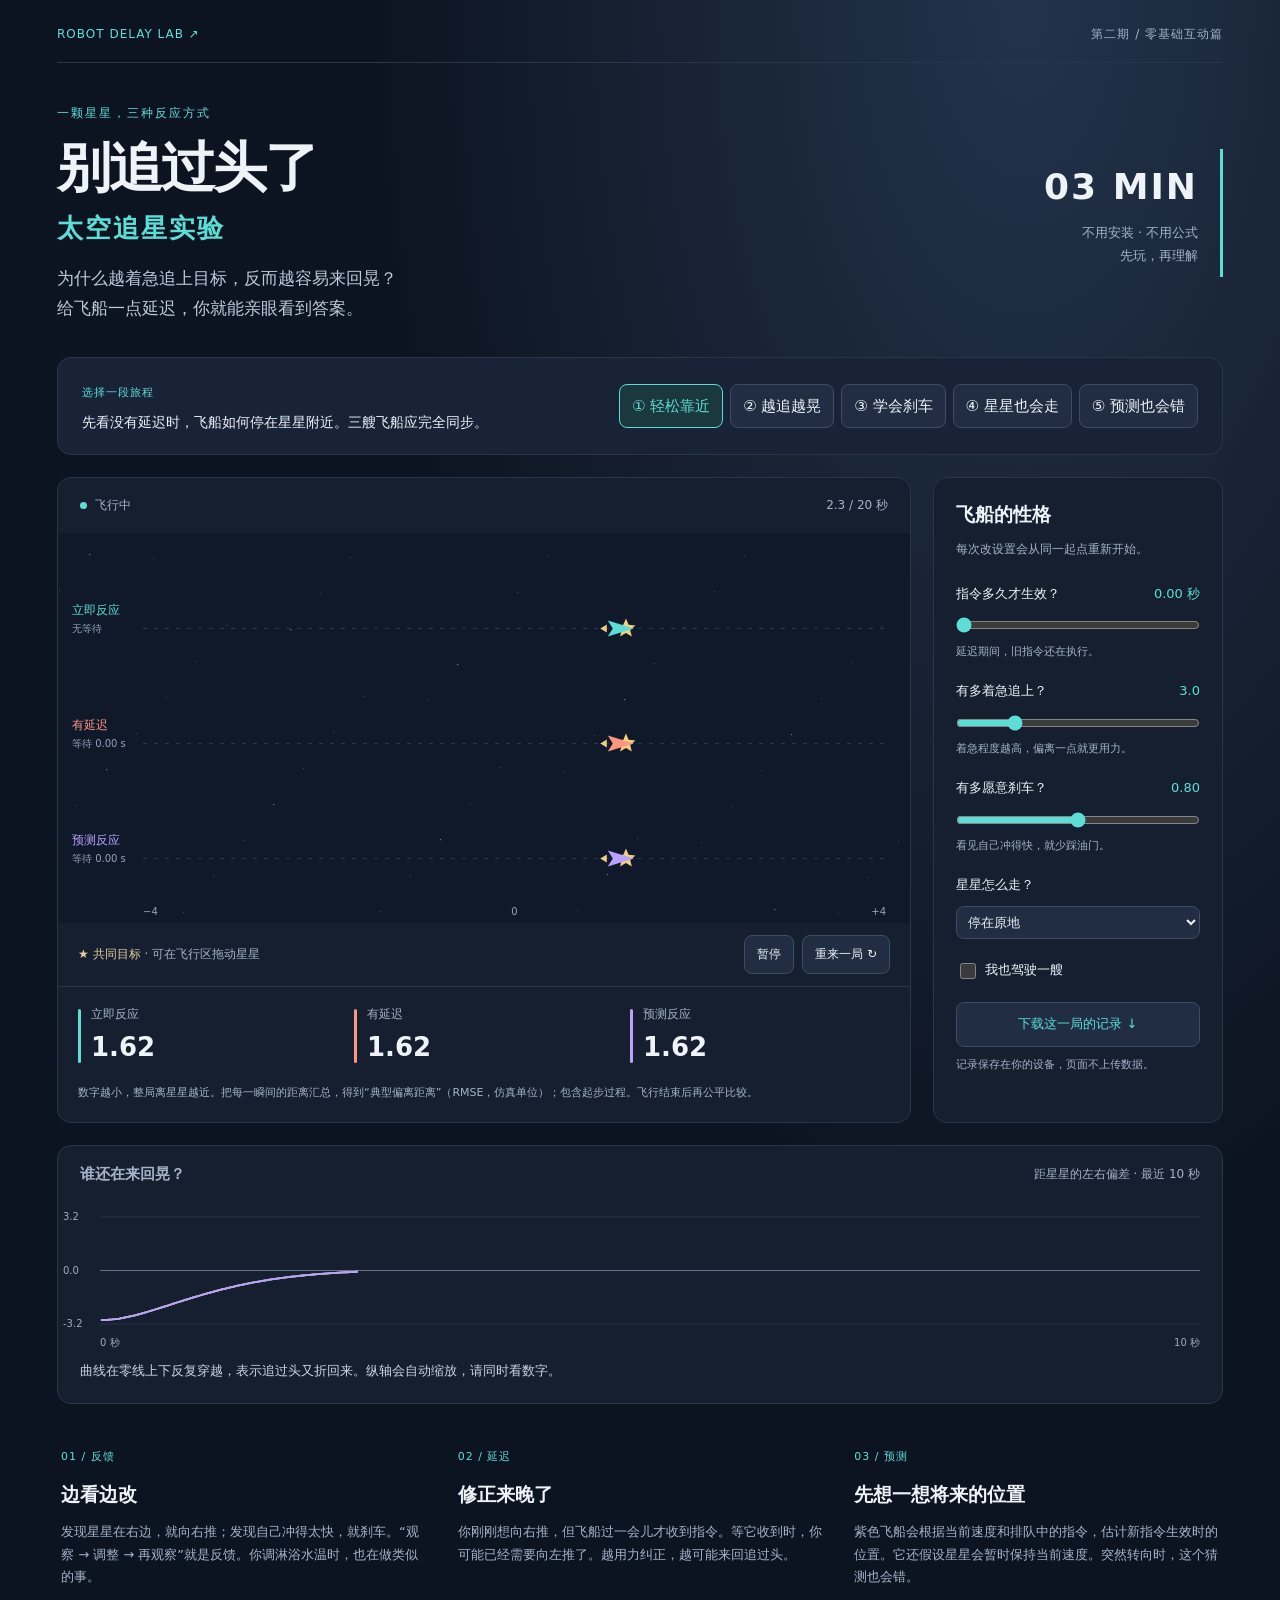
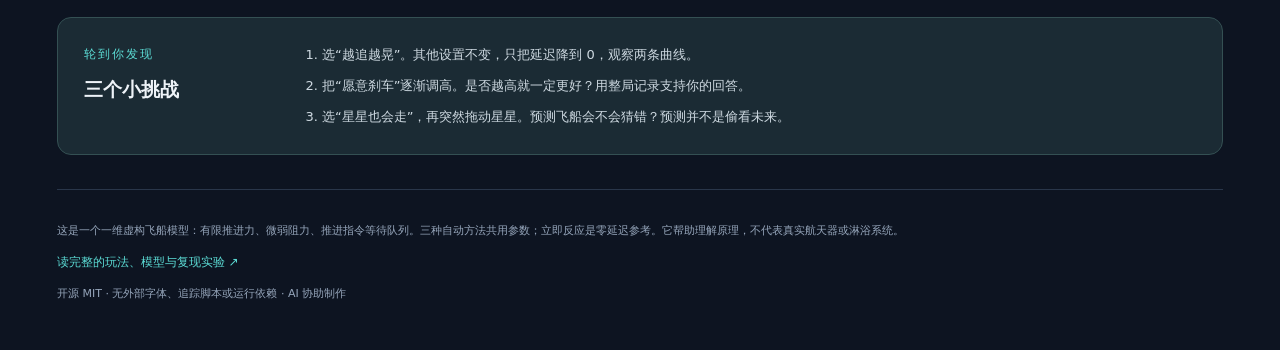
==== docs/index.html @ 6028548b "Add beginner-friendly interactive star chase lab" ====
<!doctype html>
<html lang="zh-CN">
<head>
  <meta charset="utf-8"><meta name="viewport" content="width=device-width,initial-scale=1">
  <meta name="description" content="不需要控制理论基础的太空追星实验：亲手感受延迟、过度纠正和预测。">
  <title>别追过头了 · 太空追星实验</title>
  <link rel="stylesheet" href="style.css">
  <script src="engine.js" defer></script><script src="app.js" defer></script>
</head>
<body>
<main>
  <nav><a href="https://github.com/flessnerchernosky-ops/robot-delay-lab">ROBOT DELAY LAB ↗</a><span>第二期 / 零基础互动篇</span></nav>
  <header><div><p class="eyebrow">一颗星星，三种反应方式</p><h1>别追过头了<span>太空追星实验</span></h1>
    <p class="intro">为什么越着急追上目标，反而越容易来回晃？<br>给飞船一点延迟，你就能亲眼看到答案。</p></div>
    <div class="hero-note"><span>03 MIN</span><p>不用安装 · 不用公式<br>先玩，再理解</p></div></header>
  <section class="mission" aria-label="实验场景"><div><span class="pill">选择一段旅程</span><p id="mission-copy">先看没有延迟时，飞船如何停在星星附近。</p></div>
    <div class="presets"><button data-preset="gentle" class="selected" aria-pressed="true">① 轻松靠近</button><button data-preset="chaos" aria-pressed="false">② 越追越晃</button><button data-preset="brake" aria-pressed="false">③ 学会刹车</button><button data-preset="wander" aria-pressed="false">④ 星星也会走</button><button data-preset="surprise" aria-pressed="false">⑤ 预测也会错</button></div></section>
  <section class="lab"><div class="flight-panel"><div class="panel-heading"><div><span class="live-dot"></span><strong id="run-state" aria-live="polite">飞行中</strong></div><span id="timer">0.0 / 20 秒</span></div>
    <canvas id="space" height="390" aria-label="飞船位置动画。三行分别显示立即反应、延迟反应和预测反应；星星是共同目标。"></canvas>
    <div class="flight-footer"><span>★ 共同目标 <span class="subtle">· 可在飞行区拖动星星</span></span><div><button id="pause">暂停</button><button id="restart">重来一局 ↻</button></div></div>
    <div class="scorecards"><div><i class="cyan"></i><span>立即反应</span><strong id="score-instant">—</strong></div><div><i class="coral"></i><span>有延迟</span><strong id="score-delayed">—</strong></div><div><i class="violet"></i><span>预测反应</span><strong id="score-predictor">—</strong></div></div>
    <p class="metric-note">数字越小，整局离星星越近。把每一瞬间的距离汇总，得到“典型偏离距离”（RMSE，仿真单位）；包含起步过程。飞行结束后再公平比较。</p>
  </div><aside class="controls"><h2>飞船的性格</h2><p>每次改设置会从同一起点重新开始。</p>
    <label for="delay">指令多久才生效？<output id="delay-value" for="delay">0.00 秒</output></label><input id="delay" type="range" min="0" max="1.2" step="0.05" value="0"><p class="hint">延迟期间，旧指令还在执行。</p>
    <label for="gain">有多着急追上？<output id="gain-value" for="gain">3.0</output></label><input id="gain" type="range" min="1" max="10" step="0.5" value="3"><p class="hint">着急程度越高，偏离一点就更用力。</p>
    <label for="damping">有多愿意刹车？<output id="damping-value" for="damping">0.80</output></label><input id="damping" type="range" min="0.1" max="1.5" step="0.05" value="0.8"><p class="hint">看见自己冲得快，就少踩油门。</p>
    <label for="motion">星星怎么走？</label><select id="motion"><option value="fixed">停在原地</option><option value="wander">左右巡游</option><option value="fast">快速折返</option><option value="drag">由我拖动</option></select>
    <label class="check"><input type="checkbox" id="manual"> 我也驾驶一艘</label><div id="manual-controls" hidden><p>长按按钮，或按 A / D、← / →。松开停止推进；仍会惯性滑行。你的指令也有同样的延迟。</p><div class="pilot-buttons"><button id="left" aria-label="向左推进">← 左推</button><button id="right" aria-label="向右推进">右推 →</button></div><p>你的典型偏离距离：<strong id="score-manual">—</strong></p></div>
    <button id="export" class="download">下载这一局的记录 ↓</button><p id="download-state" class="hint" aria-live="polite">记录保存在你的设备，页面不上传数据。</p>
  </aside></section>
  <section class="chart-panel"><div class="panel-heading"><h2>谁还在来回晃？</h2><span>距星星的左右偏差 · 最近 10 秒</span></div><canvas id="chart" height="150" aria-label="偏差曲线：零线代表与星星重合。颜色与三艘飞船一致。"></canvas><p id="observation" aria-live="polite">观察珊瑚色飞船：它会不会冲过星星又折回来？</p></section>
  <section class="explain"><article><span class="step">01 / 反馈</span><h2>边看边改</h2><p>发现星星在右边，就向右推；发现自己冲得太快，就刹车。“观察 → 调整 → 再观察”就是反馈。你调淋浴水温时，也在做类似的事。</p></article><article><span class="step">02 / 延迟</span><h2>修正来晚了</h2><p>你刚刚想向右推，但飞船过一会儿才收到指令。等它收到时，你可能已经需要向左推了。越用力纠正，越可能来回追过头。</p></article><article><span class="step">03 / 预测</span><h2>先想一想将来的位置</h2><p>紫色飞船会根据当前速度和排队中的指令，估计新指令生效时的位置。它还假设星星会暂时保持当前速度。突然转向时，这个猜测也会错。</p></article></section>
  <section class="challenge"><div><p class="eyebrow">轮到你发现</p><h2>三个小挑战</h2></div><ol><li>选“越追越晃”。其他设置不变，只把延迟降到 0，观察两条曲线。</li><li>把“愿意刹车”逐渐调高。是否越高就一定更好？用整局记录支持你的回答。</li><li>选“星星也会走”，再突然拖动星星。预测飞船会不会猜错？预测并不是偷看未来。</li></ol></section>
  <footer><p>这是一个一维虚构飞船模型：有限推进力、微弱阻力、推进指令等待队列。三种自动方法共用参数；立即反应是零延迟参考。它帮助理解原理，不代表真实航天器或淋浴系统。</p><a href="https://github.com/flessnerchernosky-ops/robot-delay-lab/blob/main/EPISODE_02.md">读完整的玩法、模型与复现实验 ↗</a><p>开源 MIT · 无外部字体、追踪脚本或运行依赖 · AI 协助制作</p></footer>
</main>
</body></html>
---- docs/style.css ----
:root{color-scheme:dark;--bg:#0d1421;--panel:#151f30;--border:#29364a;--text:#eef3f8;--muted:#a4b3c9;--cyan:#5cddd6;--coral:#ff9780;--violet:#b7a3ff}*{box-sizing:border-box}body{margin:0;background:radial-gradient(ellipse at 80% 0,#23334b 0,transparent 45%),var(--bg);color:var(--text);font:15px/1.75 system-ui,-apple-system,"Segoe UI","Microsoft YaHei",sans-serif}main{max-width:1230px;margin:auto;padding:24px 32px 36px}a{color:var(--cyan);text-decoration:none}a:hover{text-decoration:underline}nav{display:flex;justify-content:space-between;gap:16px;font-size:12px;letter-spacing:1px;color:var(--muted);border-bottom:1px solid var(--border);padding-bottom:17px}header{display:flex;justify-content:space-between;align-items:center;padding:40px 0 34px}h1{font-size:54px;line-height:1.2;letter-spacing:-2px;margin:12px 0 20px}h1 span{display:block;color:var(--cyan);font-size:26px;letter-spacing:2px;margin-top:12px}h2{font-size:19px;line-height:1.5;margin:0 0 10px}.eyebrow{color:var(--cyan);font-size:12px;letter-spacing:2px;margin:0}.intro{color:#bec9d9;font-size:17px;margin:0}.hero-note{text-align:right;border-right:3px solid var(--cyan);padding:6px 22px}.hero-note span{font-size:36px;font-weight:750;letter-spacing:2px}.hero-note p{font-size:13px;color:var(--muted);margin:4px 0}.mission{border:1px solid var(--border);border-radius:14px;background:#182338;display:flex;align-items:center;justify-content:space-between;gap:18px;padding:20px 24px;margin-bottom:22px}.pill{font-size:11px;color:var(--cyan);letter-spacing:1px}.mission p{margin:5px 0 0;font-size:14px}.presets{display:flex;gap:7px;flex-wrap:wrap}button,select{font:inherit;color:var(--text);background:#202d42;border:1px solid #3d4c62;border-radius:8px;padding:8px 12px;cursor:pointer}button:hover{background:#30435d}button:focus-visible,input:focus-visible,select:focus-visible,a:focus-visible{outline:3px solid var(--cyan);outline-offset:4px}button.selected{border-color:var(--cyan);color:var(--cyan);background:#1a383e}.lab{display:grid;grid-template-columns:minmax(0,1fr) 290px;gap:22px}.flight-panel,.controls,.chart-panel{border:1px solid var(--border);border-radius:14px;background:var(--panel);overflow:hidden}.panel-heading{display:flex;align-items:center;justify-content:space-between;gap:12px;padding:17px 22px;font-size:12px;color:var(--muted)}.panel-heading h2{font-size:15px;margin:0}.live-dot{display:inline-block;background:var(--cyan);width:7px;height:7px;border-radius:50%;margin-right:8px}.panel-heading strong{font-weight:550}canvas{display:block;width:100%;touch-action:none}#space{height:390px;background:#10192a}.flight-footer{display:flex;align-items:center;justify-content:space-between;gap:12px;padding:12px 20px;border-bottom:1px solid var(--border);font-size:12px;color:#e5cf9d}.flight-footer div{display:flex;gap:8px}.flight-footer button{font-size:12px}.subtle{color:var(--muted)}.scorecards{display:grid;grid-template-columns:repeat(3,1fr);padding:17px 20px 4px;gap:16px}.scorecards div{position:relative;padding-left:13px}.scorecards span{font-size:12px;color:var(--muted);display:block}.scorecards strong{font-size:26px;font-variant-numeric:tabular-nums;display:block}.scorecards i{position:absolute;top:5px;bottom:8px;left:0;width:3px;border-radius:3px}.cyan{background:var(--cyan)}.coral{background:var(--coral)}.violet{background:var(--violet)}.metric-note{font-size:11px;color:var(--muted);padding:0 20px;margin:8px 0 20px}.controls{padding:22px}.controls>p{font-size:12px;color:var(--muted);margin:0 0 23px}.controls label{font-size:13px;display:flex;align-items:center;justify-content:space-between;gap:6px;margin-top:19px}output{color:var(--cyan);font-variant-numeric:tabular-nums}input[type=range]{width:100%;accent-color:var(--cyan);margin:12px 0 0}p.hint{font-size:11px;color:var(--muted);margin:0 0 12px}.controls select{width:100%;font-size:13px;padding:7px;margin-top:9px}.controls label.check{justify-content:flex-start;margin:20px 0;font-size:13px}input[type=checkbox]{accent-color:var(--cyan);width:16px;height:16px}.download{width:100%;color:var(--cyan);font-size:13px;padding:10px;margin-bottom:8px}.pilot-buttons{display:flex;gap:8px}.pilot-buttons button{flex:1;touch-action:none}.pilot-buttons button.active{background:var(--cyan);color:var(--bg)}#manual-controls p{font-size:12px;color:var(--muted)}.chart-panel{margin-top:22px;padding-bottom:12px}#chart{height:150px}#observation{padding:8px 22px;margin:0;color:#c8d3e3;font-size:13px}.explain{display:grid;grid-template-columns:repeat(3,1fr);gap:32px;padding:38px 4px 28px}.step{color:var(--cyan);font-size:11px;letter-spacing:1px}.explain h2{margin:12px 0}.explain p{color:var(--muted);font-size:13px;margin:0}.challenge{padding:26px;border-radius:14px;background:#1b2b34;border:1px solid #345053;display:grid;grid-template-columns:200px 1fr;gap:20px}.challenge h2{margin-top:10px}.challenge ol{font-size:13px;color:#ced9e1;margin:0;padding-left:18px}.challenge li+li{margin-top:8px}footer{font-size:11px;color:#95a5ba;border-top:1px solid var(--border);margin-top:34px;padding:20px 0 0}footer p{max-width:900px}footer a{font-size:12px}@media(max-width:980px){.mission{display:block}.presets{margin-top:15px}.lab{grid-template-columns:minmax(0,1fr) 260px}main{padding:20px}.hero-note{padding-right:12px}.explain{gap:20px}}@media(max-width:720px){main{padding:15px}nav{font-size:10px;letter-spacing:0}header{padding:28px 0}.hero-note{display:none}h1{font-size:40px}h1 span{font-size:22px}.intro{font-size:14px}.mission{padding:16px}.presets{display:grid;grid-template-columns:1fr 1fr}.presets button{font-size:12px}.lab{grid-template-columns:1fr}.flight-footer{display:block}.flight-footer>div{margin-top:10px}.scorecards{gap:7px}.scorecards strong{font-size:23px}.controls{padding:20px}.controls>p{margin-bottom:12px}.explain{grid-template-columns:1fr;padding:28px 4px;gap:24px}.challenge{grid-template-columns:1fr;gap:10px;padding:20px}.panel-heading{padding:15px}#observation{padding:8px 15px}.chart-panel .panel-heading span{font-size:10px}#space{height:350px}}
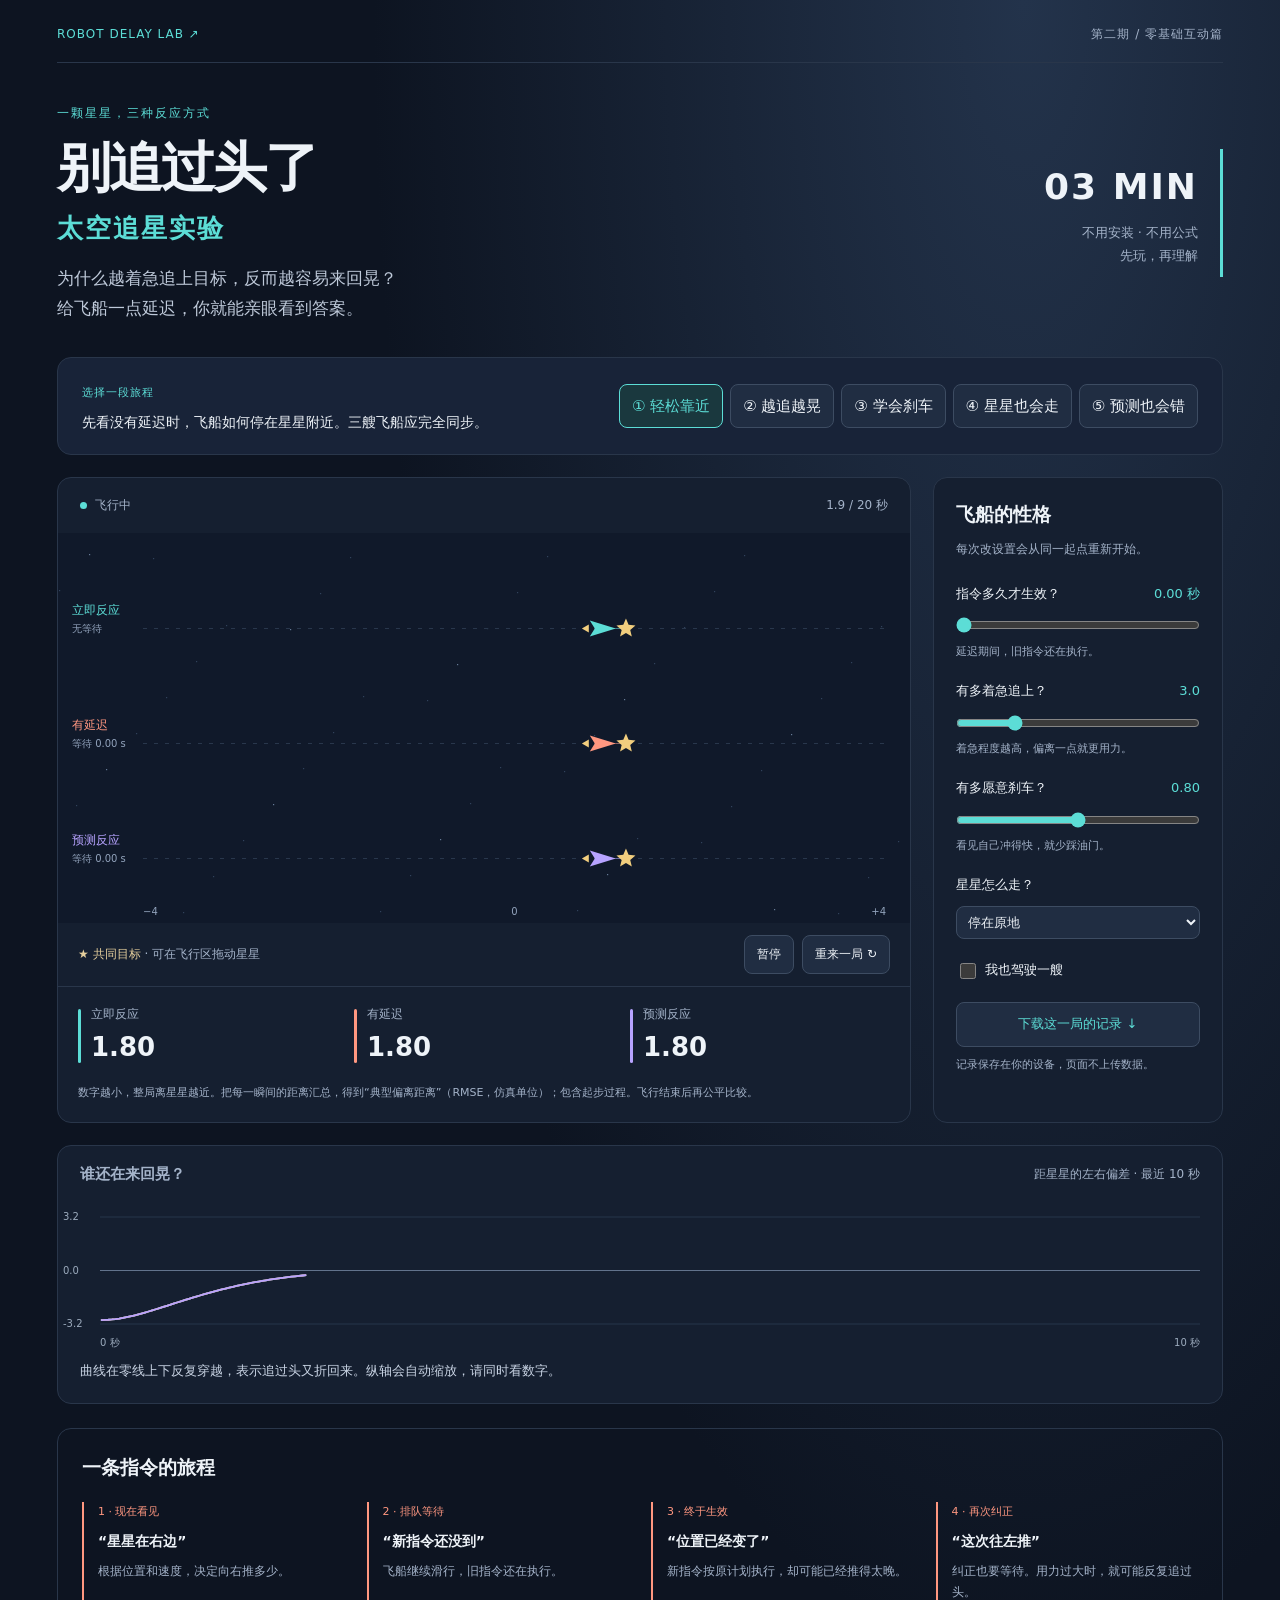
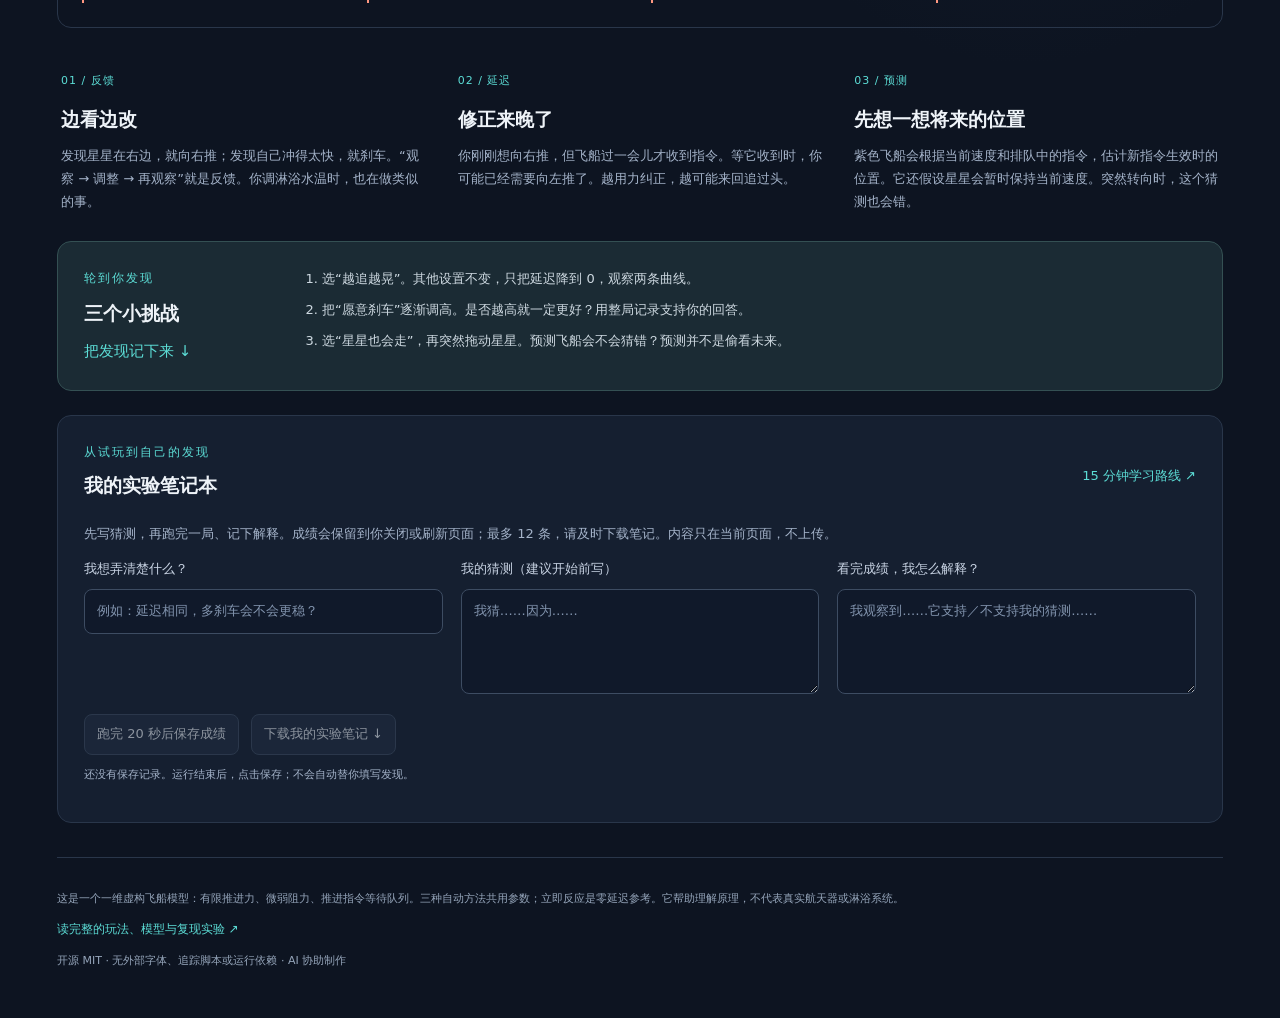
==== commit 462d95d9: "Add experiment notebook and a visual delay story" ====
--- a/docs/index.html
+++ b/docs/index.html
@@ -5,7 +5,7 @@
   <meta name="description" content="不需要控制理论基础的太空追星实验：亲手感受延迟、过度纠正和预测。">
   <title>别追过头了 · 太空追星实验</title>
   <link rel="stylesheet" href="style.css">
-  <script src="engine.js" defer></script><script src="app.js" defer></script>
+  <script src="engine.js" defer></script><script src="notebook.js" defer></script><script src="app.js" defer></script>
 </head>
 <body>
 <main>
@@ -29,8 +29,17 @@
     <button id="export" class="download">下载这一局的记录 ↓</button><p id="download-state" class="hint" aria-live="polite">记录保存在你的设备，页面不上传数据。</p>
   </aside></section>
   <section class="chart-panel"><div class="panel-heading"><h2>谁还在来回晃？</h2><span>距星星的左右偏差 · 最近 10 秒</span></div><canvas id="chart" height="150" aria-label="偏差曲线：零线代表与星星重合。颜色与三艘飞船一致。"></canvas><p id="observation" aria-live="polite">观察珊瑚色飞船：它会不会冲过星星又折回来？</p></section>
+  <section class="delay-story" aria-labelledby="delay-story-title"><h2 id="delay-story-title">一条指令的旅程</h2><ol><li><span>1 · 现在看见</span><strong>“星星在右边”</strong><p>根据位置和速度，决定向右推多少。</p></li><li><span>2 · 排队等待</span><strong>“新指令还没到”</strong><p>飞船继续滑行，旧指令还在执行。</p></li><li><span>3 · 终于生效</span><strong>“位置已经变了”</strong><p>新指令按原计划执行，却可能已经推得太晚。</p></li><li><span>4 · 再次纠正</span><strong>“这次往左推”</strong><p>纠正也要等待。用力过大时，就可能反复追过头。</p></li></ol></section>
   <section class="explain"><article><span class="step">01 / 反馈</span><h2>边看边改</h2><p>发现星星在右边，就向右推；发现自己冲得太快，就刹车。“观察 → 调整 → 再观察”就是反馈。你调淋浴水温时，也在做类似的事。</p></article><article><span class="step">02 / 延迟</span><h2>修正来晚了</h2><p>你刚刚想向右推，但飞船过一会儿才收到指令。等它收到时，你可能已经需要向左推了。越用力纠正，越可能来回追过头。</p></article><article><span class="step">03 / 预测</span><h2>先想一想将来的位置</h2><p>紫色飞船会根据当前速度和排队中的指令，估计新指令生效时的位置。它还假设星星会暂时保持当前速度。突然转向时，这个猜测也会错。</p></article></section>
-  <section class="challenge"><div><p class="eyebrow">轮到你发现</p><h2>三个小挑战</h2></div><ol><li>选“越追越晃”。其他设置不变，只把延迟降到 0，观察两条曲线。</li><li>把“愿意刹车”逐渐调高。是否越高就一定更好？用整局记录支持你的回答。</li><li>选“星星也会走”，再突然拖动星星。预测飞船会不会猜错？预测并不是偷看未来。</li></ol></section>
+  <section class="challenge"><div><p class="eyebrow">轮到你发现</p><h2>三个小挑战</h2><a href="#notebook">把发现记下来 ↓</a></div><ol><li>选“越追越晃”。其他设置不变，只把延迟降到 0，观察两条曲线。</li><li>把“愿意刹车”逐渐调高。是否越高就一定更好？用整局记录支持你的回答。</li><li>选“星星也会走”，再突然拖动星星。预测飞船会不会猜错？预测并不是偷看未来。</li></ol></section>
+  <section class="notebook" id="notebook" aria-labelledby="notebook-title">
+    <div class="notebook-heading"><div><p class="eyebrow">从试玩到自己的发现</p><h2 id="notebook-title">我的实验笔记本</h2></div><a href="https://github.com/flessnerchernosky-ops/robot-delay-lab/blob/main/LEARNING_MISSIONS.md">15 分钟学习路线 ↗</a></div>
+    <p class="notebook-intro">先写猜测，再跑完一局、记下解释。成绩会保留到你关闭或刷新页面；最多 12 条，请及时下载笔记。内容只在当前页面，不上传。</p>
+    <div class="note-fields"><label for="note-question">我想弄清楚什么？<input id="note-question" maxlength="160" placeholder="例如：延迟相同，多刹车会不会更稳？"></label><label for="note-guess">我的猜测（建议开始前写）<textarea id="note-guess" maxlength="600" rows="3" placeholder="我猜……因为……"></textarea></label><label for="note-explanation">看完成绩，我怎么解释？<textarea id="note-explanation" maxlength="1000" rows="3" placeholder="我观察到……它支持／不支持我的猜测……"></textarea></label></div>
+    <div class="notebook-actions"><button id="save-run" disabled>跑完 20 秒后保存成绩</button><button id="download-notes" disabled>下载我的实验笔记 ↓</button></div><p id="notebook-state" class="hint" aria-live="polite">还没有保存记录。运行结束后，点击保存；不会自动替你填写发现。</p>
+    <div id="notebook-results" hidden><div class="table-scroll" role="region" aria-label="已保存的实验成绩" tabindex="0"><table><thead><tr><th>实验</th><th>目标</th><th>延迟 / 着急 / 刹车</th><th>立即反应</th><th>有延迟</th><th>预测反应</th></tr></thead><tbody id="notebook-rows"></tbody></table></div>
+    <div class="compare-pickers"><label for="compare-base">原设置<select id="compare-base"></select></label><label for="compare-new">新设置<select id="compare-new"></select></label></div><p id="comparison" aria-live="polite"></p><p class="hint">只比较同一种自动目标、关闭手动驾驶、一次只改一个参数的两局。拖动与手动操作可以记录，但不能当作同条件的参数对照。</p></div>
+  </section>
   <footer><p>这是一个一维虚构飞船模型：有限推进力、微弱阻力、推进指令等待队列。三种自动方法共用参数；立即反应是零延迟参考。它帮助理解原理，不代表真实航天器或淋浴系统。</p><a href="https://github.com/flessnerchernosky-ops/robot-delay-lab/blob/main/EPISODE_02.md">读完整的玩法、模型与复现实验 ↗</a><p>开源 MIT · 无外部字体、追踪脚本或运行依赖 · AI 协助制作</p></footer>
 </main>
 </body></html>
--- a/docs/style.css
+++ b/docs/style.css
@@ -1 +1,3 @@
 :root{color-scheme:dark;--bg:#0d1421;--panel:#151f30;--border:#29364a;--text:#eef3f8;--muted:#a4b3c9;--cyan:#5cddd6;--coral:#ff9780;--violet:#b7a3ff}*{box-sizing:border-box}body{margin:0;background:radial-gradient(ellipse at 80% 0,#23334b 0,transparent 45%),var(--bg);color:var(--text);font:15px/1.75 system-ui,-apple-system,"Segoe UI","Microsoft YaHei",sans-serif}main{max-width:1230px;margin:auto;padding:24px 32px 36px}a{color:var(--cyan);text-decoration:none}a:hover{text-decoration:underline}nav{display:flex;justify-content:space-between;gap:16px;font-size:12px;letter-spacing:1px;color:var(--muted);border-bottom:1px solid var(--border);padding-bottom:17px}header{display:flex;justify-content:space-between;align-items:center;padding:40px 0 34px}h1{font-size:54px;line-height:1.2;letter-spacing:-2px;margin:12px 0 20px}h1 span{display:block;color:var(--cyan);font-size:26px;letter-spacing:2px;margin-top:12px}h2{font-size:19px;line-height:1.5;margin:0 0 10px}.eyebrow{color:var(--cyan);font-size:12px;letter-spacing:2px;margin:0}.intro{color:#bec9d9;font-size:17px;margin:0}.hero-note{text-align:right;border-right:3px solid var(--cyan);padding:6px 22px}.hero-note span{font-size:36px;font-weight:750;letter-spacing:2px}.hero-note p{font-size:13px;color:var(--muted);margin:4px 0}.mission{border:1px solid var(--border);border-radius:14px;background:#182338;display:flex;align-items:center;justify-content:space-between;gap:18px;padding:20px 24px;margin-bottom:22px}.pill{font-size:11px;color:var(--cyan);letter-spacing:1px}.mission p{margin:5px 0 0;font-size:14px}.presets{display:flex;gap:7px;flex-wrap:wrap}button,select{font:inherit;color:var(--text);background:#202d42;border:1px solid #3d4c62;border-radius:8px;padding:8px 12px;cursor:pointer}button:hover{background:#30435d}button:focus-visible,input:focus-visible,select:focus-visible,a:focus-visible{outline:3px solid var(--cyan);outline-offset:4px}button.selected{border-color:var(--cyan);color:var(--cyan);background:#1a383e}.lab{display:grid;grid-template-columns:minmax(0,1fr) 290px;gap:22px}.flight-panel,.controls,.chart-panel{border:1px solid var(--border);border-radius:14px;background:var(--panel);overflow:hidden}.panel-heading{display:flex;align-items:center;justify-content:space-between;gap:12px;padding:17px 22px;font-size:12px;color:var(--muted)}.panel-heading h2{font-size:15px;margin:0}.live-dot{display:inline-block;background:var(--cyan);width:7px;height:7px;border-radius:50%;margin-right:8px}.panel-heading strong{font-weight:550}canvas{display:block;width:100%;touch-action:none}#space{height:390px;background:#10192a}.flight-footer{display:flex;align-items:center;justify-content:space-between;gap:12px;padding:12px 20px;border-bottom:1px solid var(--border);font-size:12px;color:#e5cf9d}.flight-footer div{display:flex;gap:8px}.flight-footer button{font-size:12px}.subtle{color:var(--muted)}.scorecards{display:grid;grid-template-columns:repeat(3,1fr);padding:17px 20px 4px;gap:16px}.scorecards div{position:relative;padding-left:13px}.scorecards span{font-size:12px;color:var(--muted);display:block}.scorecards strong{font-size:26px;font-variant-numeric:tabular-nums;display:block}.scorecards i{position:absolute;top:5px;bottom:8px;left:0;width:3px;border-radius:3px}.cyan{background:var(--cyan)}.coral{background:var(--coral)}.violet{background:var(--violet)}.metric-note{font-size:11px;color:var(--muted);padding:0 20px;margin:8px 0 20px}.controls{padding:22px}.controls>p{font-size:12px;color:var(--muted);margin:0 0 23px}.controls label{font-size:13px;display:flex;align-items:center;justify-content:space-between;gap:6px;margin-top:19px}output{color:var(--cyan);font-variant-numeric:tabular-nums}input[type=range]{width:100%;accent-color:var(--cyan);margin:12px 0 0}p.hint{font-size:11px;color:var(--muted);margin:0 0 12px}.controls select{width:100%;font-size:13px;padding:7px;margin-top:9px}.controls label.check{justify-content:flex-start;margin:20px 0;font-size:13px}input[type=checkbox]{accent-color:var(--cyan);width:16px;height:16px}.download{width:100%;color:var(--cyan);font-size:13px;padding:10px;margin-bottom:8px}.pilot-buttons{display:flex;gap:8px}.pilot-buttons button{flex:1;touch-action:none}.pilot-buttons button.active{background:var(--cyan);color:var(--bg)}#manual-controls p{font-size:12px;color:var(--muted)}.chart-panel{margin-top:22px;padding-bottom:12px}#chart{height:150px}#observation{padding:8px 22px;margin:0;color:#c8d3e3;font-size:13px}.explain{display:grid;grid-template-columns:repeat(3,1fr);gap:32px;padding:38px 4px 28px}.step{color:var(--cyan);font-size:11px;letter-spacing:1px}.explain h2{margin:12px 0}.explain p{color:var(--muted);font-size:13px;margin:0}.challenge{padding:26px;border-radius:14px;background:#1b2b34;border:1px solid #345053;display:grid;grid-template-columns:200px 1fr;gap:20px}.challenge h2{margin-top:10px}.challenge ol{font-size:13px;color:#ced9e1;margin:0;padding-left:18px}.challenge li+li{margin-top:8px}footer{font-size:11px;color:#95a5ba;border-top:1px solid var(--border);margin-top:34px;padding:20px 0 0}footer p{max-width:900px}footer a{font-size:12px}@media(max-width:980px){.mission{display:block}.presets{margin-top:15px}.lab{grid-template-columns:minmax(0,1fr) 260px}main{padding:20px}.hero-note{padding-right:12px}.explain{gap:20px}}@media(max-width:720px){main{padding:15px}nav{font-size:10px;letter-spacing:0}header{padding:28px 0}.hero-note{display:none}h1{font-size:40px}h1 span{font-size:22px}.intro{font-size:14px}.mission{padding:16px}.presets{display:grid;grid-template-columns:1fr 1fr}.presets button{font-size:12px}.lab{grid-template-columns:1fr}.flight-footer{display:block}.flight-footer>div{margin-top:10px}.scorecards{gap:7px}.scorecards strong{font-size:23px}.controls{padding:20px}.controls>p{margin-bottom:12px}.explain{grid-template-columns:1fr;padding:28px 4px;gap:24px}.challenge{grid-template-columns:1fr;gap:10px;padding:20px}.panel-heading{padding:15px}#observation{padding:8px 15px}.chart-panel .panel-heading span{font-size:10px}#space{height:350px}}
+.notebook{margin-top:24px;padding:26px;border:1px solid var(--border);border-radius:14px;background:var(--panel)}.notebook-heading{display:flex;justify-content:space-between;align-items:center;gap:20px}.notebook-heading h2{margin-top:8px}.notebook-heading a{font-size:13px}.notebook-intro{font-size:13px;color:var(--muted);max-width:900px}.note-fields{display:grid;grid-template-columns:repeat(3,minmax(0,1fr));gap:18px}.note-fields label{font-size:13px;color:#c8d3e3}.note-fields input,.note-fields textarea{display:block;resize:vertical;min-height:45px;width:100%;margin-top:8px;padding:10px 12px;border:1px solid #3d4c62;border-radius:8px;background:#10192a;color:var(--text);font:inherit}.note-fields textarea{min-height:105px}.note-fields input::placeholder,.note-fields textarea::placeholder{color:#8294ae}.notebook-actions{display:flex;flex-wrap:wrap;gap:12px;margin:20px 0 10px}.notebook-actions button{font-size:13px}button:disabled{cursor:default;opacity:.55}button:disabled:hover{background:#202d42}.table-scroll{overflow-x:auto;margin:22px 0 14px}.notebook table{border-collapse:collapse;width:100%;font-size:12px;font-variant-numeric:tabular-nums;white-space:nowrap}.notebook th,.notebook td{padding:10px 12px;border-bottom:1px solid var(--border);text-align:left}.notebook th{color:var(--muted);font-weight:500}.compare-pickers{display:flex;gap:20px}.compare-pickers label{font-size:12px;color:var(--muted)}.compare-pickers select{display:block;font-size:13px;margin-top:6px;min-width:130px}#comparison{font-size:14px;color:var(--cyan);max-width:900px}@media(max-width:720px){.notebook{padding:20px}.notebook-heading{display:block}.note-fields{grid-template-columns:1fr;gap:12px}.notebook-actions button{width:100%}.notebook th,.notebook td{padding:10px 8px}}
+.delay-story{padding:24px;margin-top:24px;border:1px solid var(--border);border-radius:14px}.delay-story ol{list-style:none;margin:20px 0 0;padding:0;display:grid;grid-template-columns:repeat(4,minmax(0,1fr));gap:22px}.delay-story li{border-left:2px solid var(--coral);padding-left:14px}.delay-story span{display:block;color:var(--coral);font-size:11px}.delay-story strong{display:block;margin-top:8px;font-size:14px}.delay-story p{font-size:12px;color:var(--muted);margin:8px 0 0}@media(max-width:720px){.delay-story{padding:20px}.delay-story ol{grid-template-columns:1fr 1fr;gap:20px 12px}}
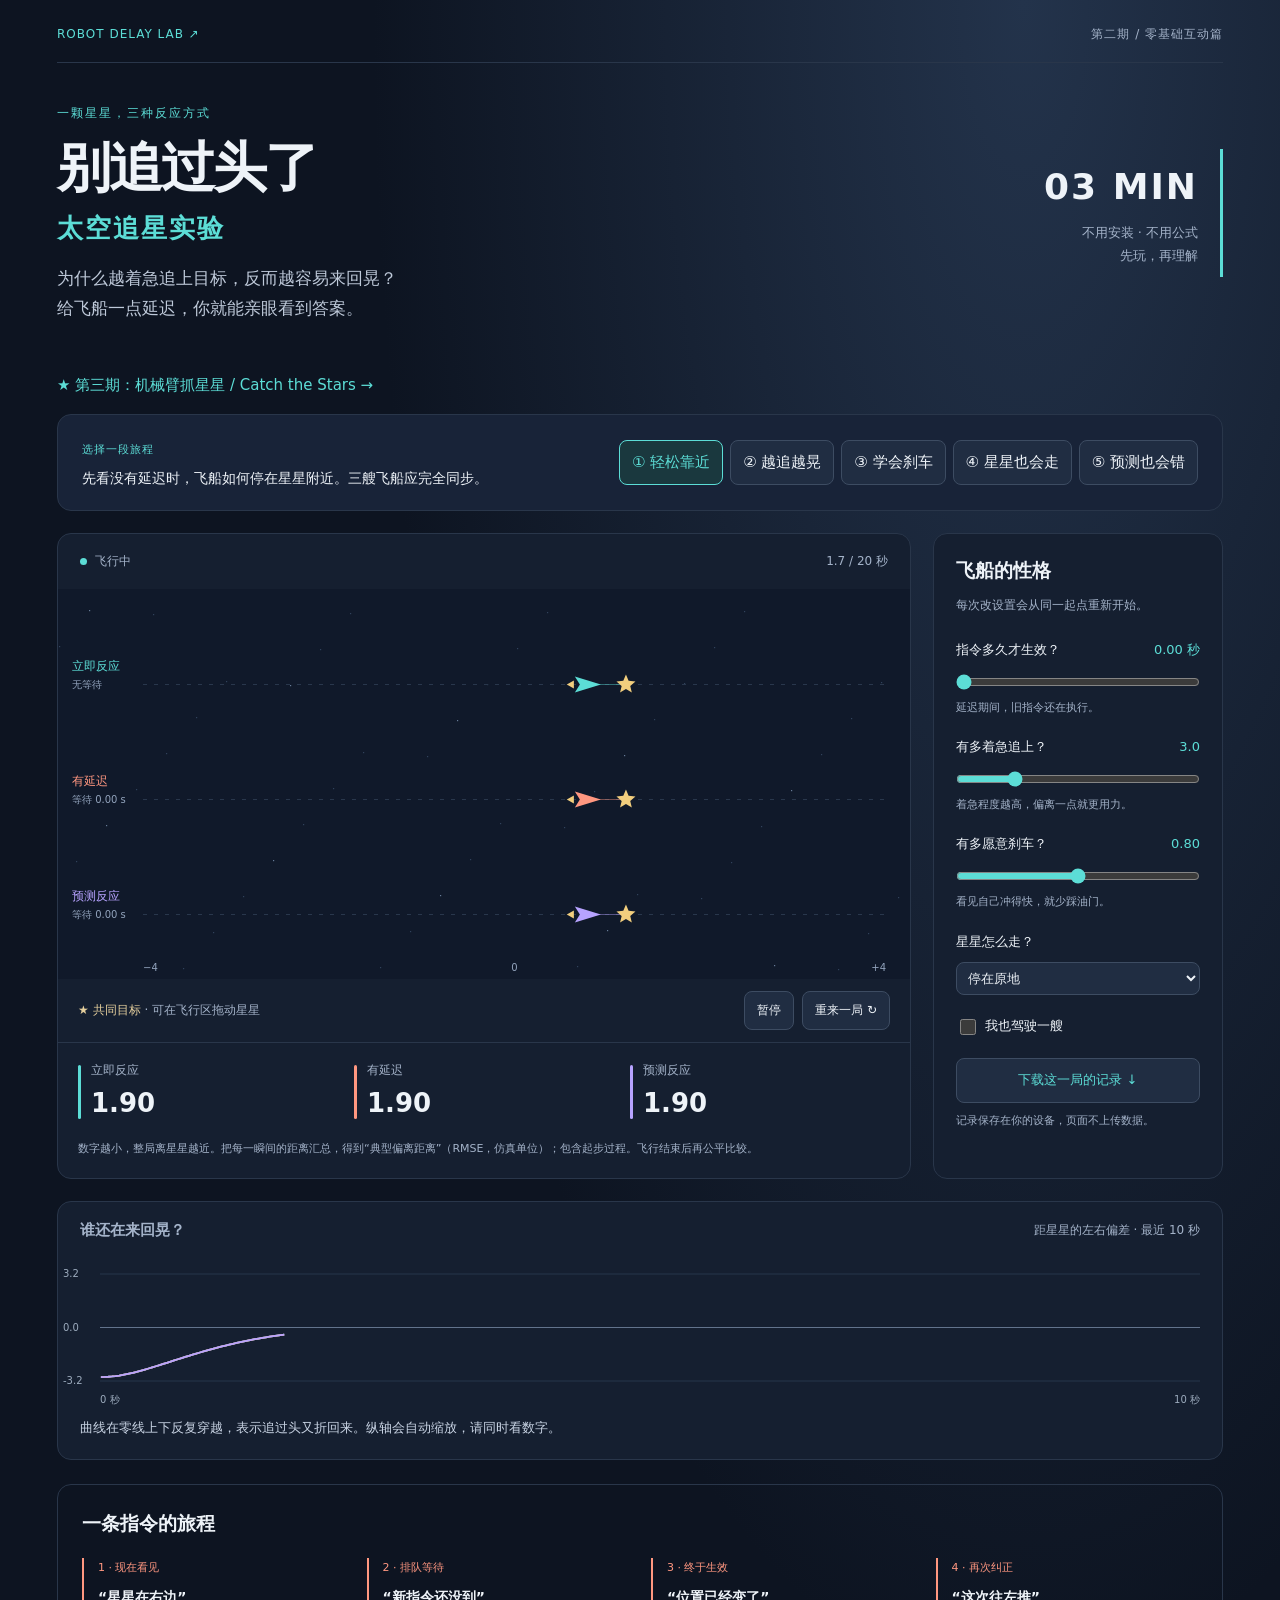
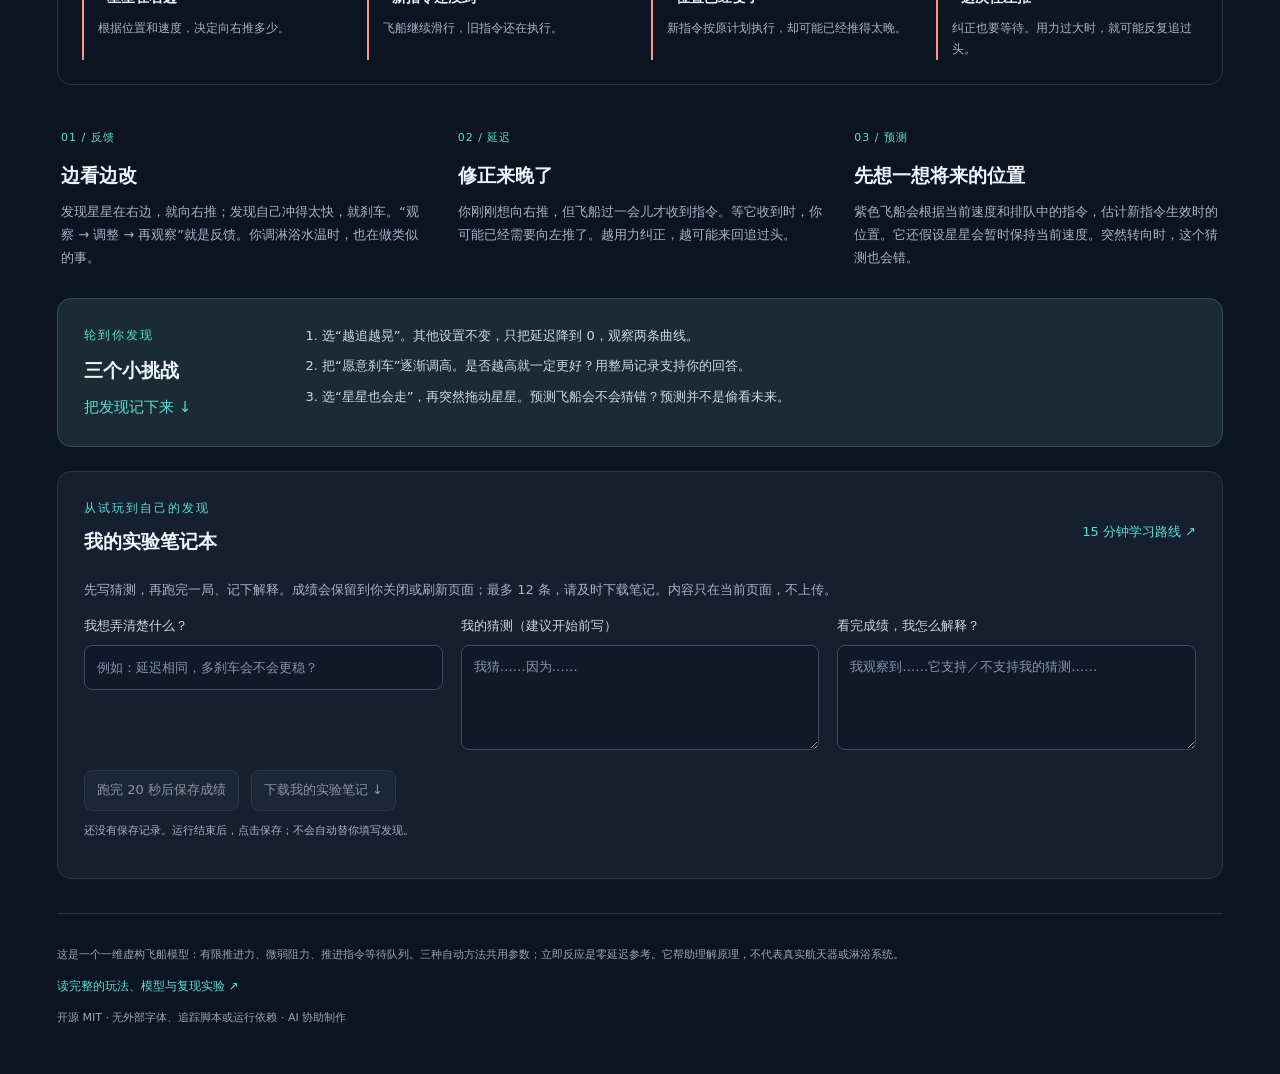
==== commit 087e60a8: "Link Episode 3 from the public lab homepage" ====
--- a/docs/index.html
+++ b/docs/index.html
@@ -13,6 +13,7 @@
   <header><div><p class="eyebrow">一颗星星，三种反应方式</p><h1>别追过头了<span>太空追星实验</span></h1>
     <p class="intro">为什么越着急追上目标，反而越容易来回晃？<br>给飞船一点延迟，你就能亲眼看到答案。</p></div>
     <div class="hero-note"><span>03 MIN</span><p>不用安装 · 不用公式<br>先玩，再理解</p></div></header>
+  <p><a href="arm/">★ 第三期：机械臂抓星星 / Catch the Stars →</a></p>
   <section class="mission" aria-label="实验场景"><div><span class="pill">选择一段旅程</span><p id="mission-copy">先看没有延迟时，飞船如何停在星星附近。</p></div>
     <div class="presets"><button data-preset="gentle" class="selected" aria-pressed="true">① 轻松靠近</button><button data-preset="chaos" aria-pressed="false">② 越追越晃</button><button data-preset="brake" aria-pressed="false">③ 学会刹车</button><button data-preset="wander" aria-pressed="false">④ 星星也会走</button><button data-preset="surprise" aria-pressed="false">⑤ 预测也会错</button></div></section>
   <section class="lab"><div class="flight-panel"><div class="panel-heading"><div><span class="live-dot"></span><strong id="run-state" aria-live="polite">飞行中</strong></div><span id="timer">0.0 / 20 秒</span></div>
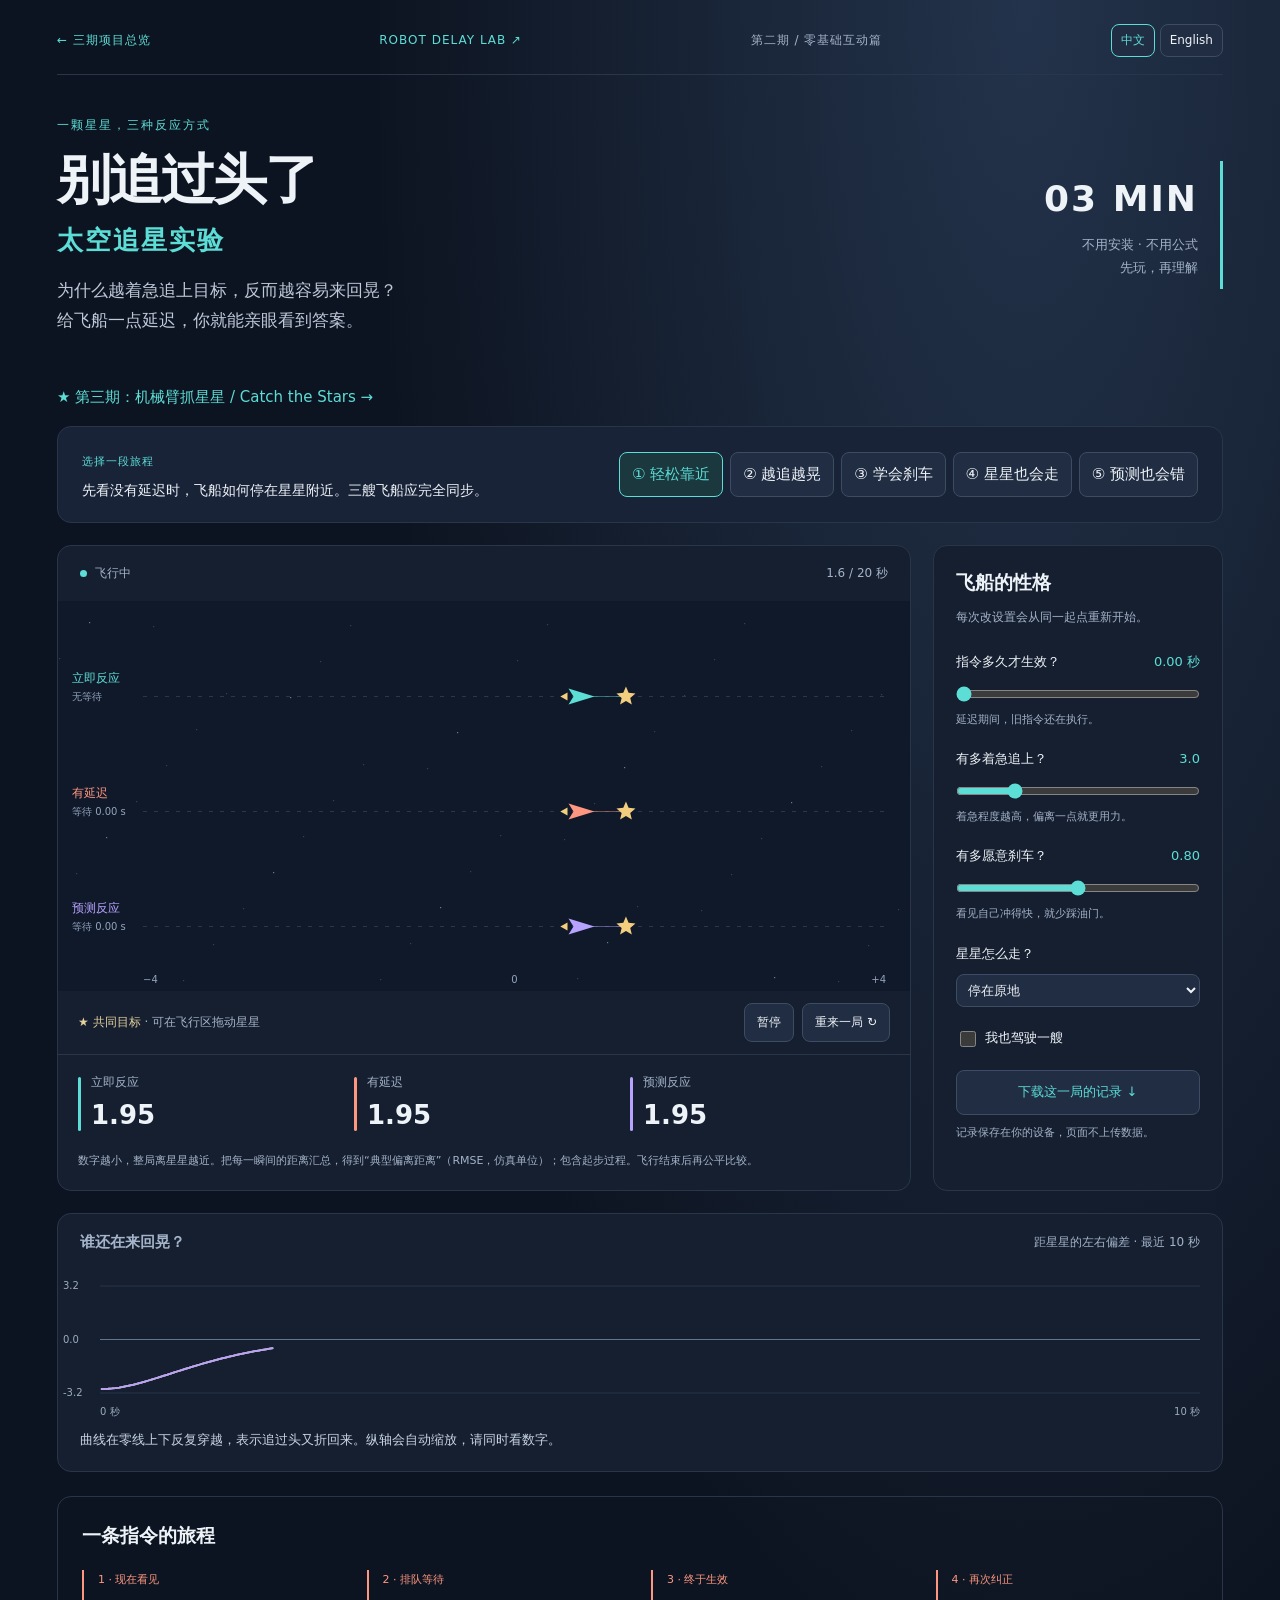
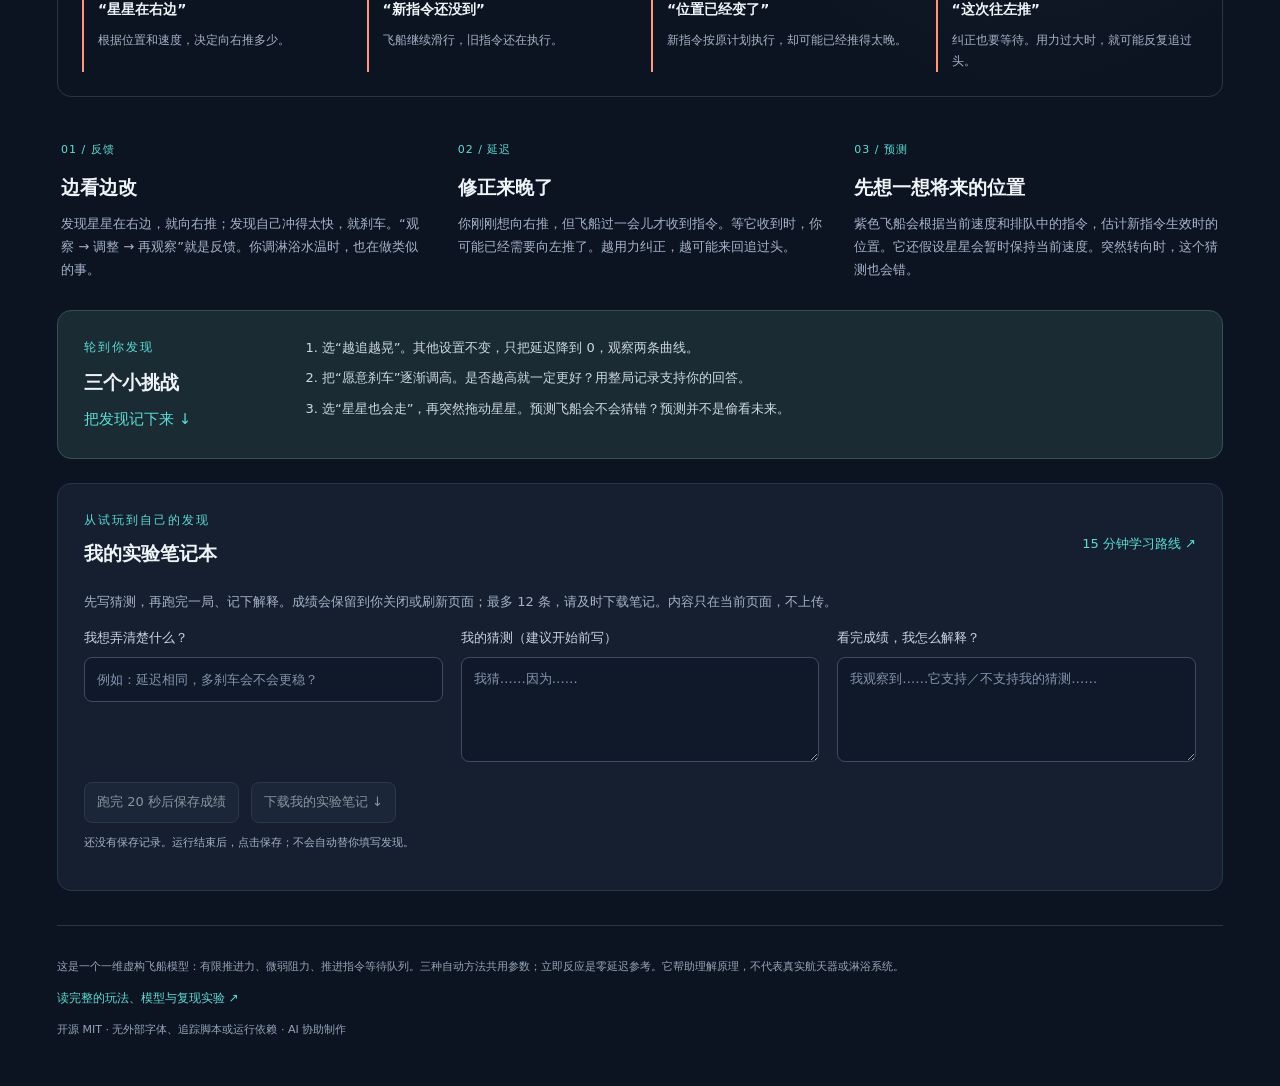
==== commit 9cf71c12: "Add bilingual demo portal and spacecraft interface" ====
--- a/docs/index.html
+++ b/docs/index.html
@@ -4,16 +4,20 @@
   <meta charset="utf-8"><meta name="viewport" content="width=device-width,initial-scale=1">
   <meta name="description" content="不需要控制理论基础的太空追星实验：亲手感受延迟、过度纠正和预测。">
   <title>别追过头了 · 太空追星实验</title>
+  <meta property="og:title" content="Star Chase · Robot Delay Lab">
+  <meta property="og:description" content="Why can chasing harder make you wobble more? Play with command delay, braking and prediction in a bilingual browser lab.">
+  <meta property="og:image" content="https://flessnerchernosky-ops.github.io/robot-delay-lab/media/social-preview.png">
+  <meta name="twitter:card" content="summary_large_image">
   <link rel="stylesheet" href="style.css">
-  <script src="engine.js" defer></script><script src="notebook.js" defer></script><script src="app.js" defer></script>
+  <script src="engine.js" defer></script><script src="notebook.js" defer></script><script src="i18n.js" defer></script><script src="app.js" defer></script>
 </head>
 <body>
 <main>
-  <nav><a href="https://github.com/flessnerchernosky-ops/robot-delay-lab">ROBOT DELAY LAB ↗</a><span>第二期 / 零基础互动篇</span></nav>
+  <nav><a id="all-episodes" href="showcase.html">← 三期项目总览</a><a href="https://github.com/flessnerchernosky-ops/robot-delay-lab">ROBOT DELAY LAB ↗</a><span>第二期 / 零基础互动篇</span><div class="language-switch" aria-label="Language"><button data-language="zh" aria-pressed="true">中文</button><button data-language="en" aria-pressed="false">English</button></div></nav>
   <header><div><p class="eyebrow">一颗星星，三种反应方式</p><h1>别追过头了<span>太空追星实验</span></h1>
     <p class="intro">为什么越着急追上目标，反而越容易来回晃？<br>给飞船一点延迟，你就能亲眼看到答案。</p></div>
     <div class="hero-note"><span>03 MIN</span><p>不用安装 · 不用公式<br>先玩，再理解</p></div></header>
-  <p><a href="arm/">★ 第三期：机械臂抓星星 / Catch the Stars →</a></p>
+  <p><a id="arm-link" href="arm/">★ 第三期：机械臂抓星星 / Catch the Stars →</a></p>
   <section class="mission" aria-label="实验场景"><div><span class="pill">选择一段旅程</span><p id="mission-copy">先看没有延迟时，飞船如何停在星星附近。</p></div>
     <div class="presets"><button data-preset="gentle" class="selected" aria-pressed="true">① 轻松靠近</button><button data-preset="chaos" aria-pressed="false">② 越追越晃</button><button data-preset="brake" aria-pressed="false">③ 学会刹车</button><button data-preset="wander" aria-pressed="false">④ 星星也会走</button><button data-preset="surprise" aria-pressed="false">⑤ 预测也会错</button></div></section>
   <section class="lab"><div class="flight-panel"><div class="panel-heading"><div><span class="live-dot"></span><strong id="run-state" aria-live="polite">飞行中</strong></div><span id="timer">0.0 / 20 秒</span></div>
@@ -34,13 +38,13 @@
   <section class="explain"><article><span class="step">01 / 反馈</span><h2>边看边改</h2><p>发现星星在右边，就向右推；发现自己冲得太快，就刹车。“观察 → 调整 → 再观察”就是反馈。你调淋浴水温时，也在做类似的事。</p></article><article><span class="step">02 / 延迟</span><h2>修正来晚了</h2><p>你刚刚想向右推，但飞船过一会儿才收到指令。等它收到时，你可能已经需要向左推了。越用力纠正，越可能来回追过头。</p></article><article><span class="step">03 / 预测</span><h2>先想一想将来的位置</h2><p>紫色飞船会根据当前速度和排队中的指令，估计新指令生效时的位置。它还假设星星会暂时保持当前速度。突然转向时，这个猜测也会错。</p></article></section>
   <section class="challenge"><div><p class="eyebrow">轮到你发现</p><h2>三个小挑战</h2><a href="#notebook">把发现记下来 ↓</a></div><ol><li>选“越追越晃”。其他设置不变，只把延迟降到 0，观察两条曲线。</li><li>把“愿意刹车”逐渐调高。是否越高就一定更好？用整局记录支持你的回答。</li><li>选“星星也会走”，再突然拖动星星。预测飞船会不会猜错？预测并不是偷看未来。</li></ol></section>
   <section class="notebook" id="notebook" aria-labelledby="notebook-title">
-    <div class="notebook-heading"><div><p class="eyebrow">从试玩到自己的发现</p><h2 id="notebook-title">我的实验笔记本</h2></div><a href="https://github.com/flessnerchernosky-ops/robot-delay-lab/blob/main/LEARNING_MISSIONS.md">15 分钟学习路线 ↗</a></div>
+    <div class="notebook-heading"><div><p class="eyebrow">从试玩到自己的发现</p><h2 id="notebook-title">我的实验笔记本</h2></div><a id="learning-guide" href="https://github.com/flessnerchernosky-ops/robot-delay-lab/blob/main/LEARNING_MISSIONS.md">15 分钟学习路线 ↗</a></div>
     <p class="notebook-intro">先写猜测，再跑完一局、记下解释。成绩会保留到你关闭或刷新页面；最多 12 条，请及时下载笔记。内容只在当前页面，不上传。</p>
     <div class="note-fields"><label for="note-question">我想弄清楚什么？<input id="note-question" maxlength="160" placeholder="例如：延迟相同，多刹车会不会更稳？"></label><label for="note-guess">我的猜测（建议开始前写）<textarea id="note-guess" maxlength="600" rows="3" placeholder="我猜……因为……"></textarea></label><label for="note-explanation">看完成绩，我怎么解释？<textarea id="note-explanation" maxlength="1000" rows="3" placeholder="我观察到……它支持／不支持我的猜测……"></textarea></label></div>
     <div class="notebook-actions"><button id="save-run" disabled>跑完 20 秒后保存成绩</button><button id="download-notes" disabled>下载我的实验笔记 ↓</button></div><p id="notebook-state" class="hint" aria-live="polite">还没有保存记录。运行结束后，点击保存；不会自动替你填写发现。</p>
     <div id="notebook-results" hidden><div class="table-scroll" role="region" aria-label="已保存的实验成绩" tabindex="0"><table><thead><tr><th>实验</th><th>目标</th><th>延迟 / 着急 / 刹车</th><th>立即反应</th><th>有延迟</th><th>预测反应</th></tr></thead><tbody id="notebook-rows"></tbody></table></div>
     <div class="compare-pickers"><label for="compare-base">原设置<select id="compare-base"></select></label><label for="compare-new">新设置<select id="compare-new"></select></label></div><p id="comparison" aria-live="polite"></p><p class="hint">只比较同一种自动目标、关闭手动驾驶、一次只改一个参数的两局。拖动与手动操作可以记录，但不能当作同条件的参数对照。</p></div>
   </section>
-  <footer><p>这是一个一维虚构飞船模型：有限推进力、微弱阻力、推进指令等待队列。三种自动方法共用参数；立即反应是零延迟参考。它帮助理解原理，不代表真实航天器或淋浴系统。</p><a href="https://github.com/flessnerchernosky-ops/robot-delay-lab/blob/main/EPISODE_02.md">读完整的玩法、模型与复现实验 ↗</a><p>开源 MIT · 无外部字体、追踪脚本或运行依赖 · AI 协助制作</p></footer>
+  <footer><p>这是一个一维虚构飞船模型：有限推进力、微弱阻力、推进指令等待队列。三种自动方法共用参数；立即反应是零延迟参考。它帮助理解原理，不代表真实航天器或淋浴系统。</p><a id="episode-guide" href="https://github.com/flessnerchernosky-ops/robot-delay-lab/blob/main/EPISODE_02.md">读完整的玩法、模型与复现实验 ↗</a><p>开源 MIT · 无外部字体、追踪脚本或运行依赖 · AI 协助制作</p></footer>
 </main>
 </body></html>
--- a/docs/style.css
+++ b/docs/style.css
@@ -1,3 +1,5 @@
 :root{color-scheme:dark;--bg:#0d1421;--panel:#151f30;--border:#29364a;--text:#eef3f8;--muted:#a4b3c9;--cyan:#5cddd6;--coral:#ff9780;--violet:#b7a3ff}*{box-sizing:border-box}body{margin:0;background:radial-gradient(ellipse at 80% 0,#23334b 0,transparent 45%),var(--bg);color:var(--text);font:15px/1.75 system-ui,-apple-system,"Segoe UI","Microsoft YaHei",sans-serif}main{max-width:1230px;margin:auto;padding:24px 32px 36px}a{color:var(--cyan);text-decoration:none}a:hover{text-decoration:underline}nav{display:flex;justify-content:space-between;gap:16px;font-size:12px;letter-spacing:1px;color:var(--muted);border-bottom:1px solid var(--border);padding-bottom:17px}header{display:flex;justify-content:space-between;align-items:center;padding:40px 0 34px}h1{font-size:54px;line-height:1.2;letter-spacing:-2px;margin:12px 0 20px}h1 span{display:block;color:var(--cyan);font-size:26px;letter-spacing:2px;margin-top:12px}h2{font-size:19px;line-height:1.5;margin:0 0 10px}.eyebrow{color:var(--cyan);font-size:12px;letter-spacing:2px;margin:0}.intro{color:#bec9d9;font-size:17px;margin:0}.hero-note{text-align:right;border-right:3px solid var(--cyan);padding:6px 22px}.hero-note span{font-size:36px;font-weight:750;letter-spacing:2px}.hero-note p{font-size:13px;color:var(--muted);margin:4px 0}.mission{border:1px solid var(--border);border-radius:14px;background:#182338;display:flex;align-items:center;justify-content:space-between;gap:18px;padding:20px 24px;margin-bottom:22px}.pill{font-size:11px;color:var(--cyan);letter-spacing:1px}.mission p{margin:5px 0 0;font-size:14px}.presets{display:flex;gap:7px;flex-wrap:wrap}button,select{font:inherit;color:var(--text);background:#202d42;border:1px solid #3d4c62;border-radius:8px;padding:8px 12px;cursor:pointer}button:hover{background:#30435d}button:focus-visible,input:focus-visible,select:focus-visible,a:focus-visible{outline:3px solid var(--cyan);outline-offset:4px}button.selected{border-color:var(--cyan);color:var(--cyan);background:#1a383e}.lab{display:grid;grid-template-columns:minmax(0,1fr) 290px;gap:22px}.flight-panel,.controls,.chart-panel{border:1px solid var(--border);border-radius:14px;background:var(--panel);overflow:hidden}.panel-heading{display:flex;align-items:center;justify-content:space-between;gap:12px;padding:17px 22px;font-size:12px;color:var(--muted)}.panel-heading h2{font-size:15px;margin:0}.live-dot{display:inline-block;background:var(--cyan);width:7px;height:7px;border-radius:50%;margin-right:8px}.panel-heading strong{font-weight:550}canvas{display:block;width:100%;touch-action:none}#space{height:390px;background:#10192a}.flight-footer{display:flex;align-items:center;justify-content:space-between;gap:12px;padding:12px 20px;border-bottom:1px solid var(--border);font-size:12px;color:#e5cf9d}.flight-footer div{display:flex;gap:8px}.flight-footer button{font-size:12px}.subtle{color:var(--muted)}.scorecards{display:grid;grid-template-columns:repeat(3,1fr);padding:17px 20px 4px;gap:16px}.scorecards div{position:relative;padding-left:13px}.scorecards span{font-size:12px;color:var(--muted);display:block}.scorecards strong{font-size:26px;font-variant-numeric:tabular-nums;display:block}.scorecards i{position:absolute;top:5px;bottom:8px;left:0;width:3px;border-radius:3px}.cyan{background:var(--cyan)}.coral{background:var(--coral)}.violet{background:var(--violet)}.metric-note{font-size:11px;color:var(--muted);padding:0 20px;margin:8px 0 20px}.controls{padding:22px}.controls>p{font-size:12px;color:var(--muted);margin:0 0 23px}.controls label{font-size:13px;display:flex;align-items:center;justify-content:space-between;gap:6px;margin-top:19px}output{color:var(--cyan);font-variant-numeric:tabular-nums}input[type=range]{width:100%;accent-color:var(--cyan);margin:12px 0 0}p.hint{font-size:11px;color:var(--muted);margin:0 0 12px}.controls select{width:100%;font-size:13px;padding:7px;margin-top:9px}.controls label.check{justify-content:flex-start;margin:20px 0;font-size:13px}input[type=checkbox]{accent-color:var(--cyan);width:16px;height:16px}.download{width:100%;color:var(--cyan);font-size:13px;padding:10px;margin-bottom:8px}.pilot-buttons{display:flex;gap:8px}.pilot-buttons button{flex:1;touch-action:none}.pilot-buttons button.active{background:var(--cyan);color:var(--bg)}#manual-controls p{font-size:12px;color:var(--muted)}.chart-panel{margin-top:22px;padding-bottom:12px}#chart{height:150px}#observation{padding:8px 22px;margin:0;color:#c8d3e3;font-size:13px}.explain{display:grid;grid-template-columns:repeat(3,1fr);gap:32px;padding:38px 4px 28px}.step{color:var(--cyan);font-size:11px;letter-spacing:1px}.explain h2{margin:12px 0}.explain p{color:var(--muted);font-size:13px;margin:0}.challenge{padding:26px;border-radius:14px;background:#1b2b34;border:1px solid #345053;display:grid;grid-template-columns:200px 1fr;gap:20px}.challenge h2{margin-top:10px}.challenge ol{font-size:13px;color:#ced9e1;margin:0;padding-left:18px}.challenge li+li{margin-top:8px}footer{font-size:11px;color:#95a5ba;border-top:1px solid var(--border);margin-top:34px;padding:20px 0 0}footer p{max-width:900px}footer a{font-size:12px}@media(max-width:980px){.mission{display:block}.presets{margin-top:15px}.lab{grid-template-columns:minmax(0,1fr) 260px}main{padding:20px}.hero-note{padding-right:12px}.explain{gap:20px}}@media(max-width:720px){main{padding:15px}nav{font-size:10px;letter-spacing:0}header{padding:28px 0}.hero-note{display:none}h1{font-size:40px}h1 span{font-size:22px}.intro{font-size:14px}.mission{padding:16px}.presets{display:grid;grid-template-columns:1fr 1fr}.presets button{font-size:12px}.lab{grid-template-columns:1fr}.flight-footer{display:block}.flight-footer>div{margin-top:10px}.scorecards{gap:7px}.scorecards strong{font-size:23px}.controls{padding:20px}.controls>p{margin-bottom:12px}.explain{grid-template-columns:1fr;padding:28px 4px;gap:24px}.challenge{grid-template-columns:1fr;gap:10px;padding:20px}.panel-heading{padding:15px}#observation{padding:8px 15px}.chart-panel .panel-heading span{font-size:10px}#space{height:350px}}
 .notebook{margin-top:24px;padding:26px;border:1px solid var(--border);border-radius:14px;background:var(--panel)}.notebook-heading{display:flex;justify-content:space-between;align-items:center;gap:20px}.notebook-heading h2{margin-top:8px}.notebook-heading a{font-size:13px}.notebook-intro{font-size:13px;color:var(--muted);max-width:900px}.note-fields{display:grid;grid-template-columns:repeat(3,minmax(0,1fr));gap:18px}.note-fields label{font-size:13px;color:#c8d3e3}.note-fields input,.note-fields textarea{display:block;resize:vertical;min-height:45px;width:100%;margin-top:8px;padding:10px 12px;border:1px solid #3d4c62;border-radius:8px;background:#10192a;color:var(--text);font:inherit}.note-fields textarea{min-height:105px}.note-fields input::placeholder,.note-fields textarea::placeholder{color:#8294ae}.notebook-actions{display:flex;flex-wrap:wrap;gap:12px;margin:20px 0 10px}.notebook-actions button{font-size:13px}button:disabled{cursor:default;opacity:.55}button:disabled:hover{background:#202d42}.table-scroll{overflow-x:auto;margin:22px 0 14px}.notebook table{border-collapse:collapse;width:100%;font-size:12px;font-variant-numeric:tabular-nums;white-space:nowrap}.notebook th,.notebook td{padding:10px 12px;border-bottom:1px solid var(--border);text-align:left}.notebook th{color:var(--muted);font-weight:500}.compare-pickers{display:flex;gap:20px}.compare-pickers label{font-size:12px;color:var(--muted)}.compare-pickers select{display:block;font-size:13px;margin-top:6px;min-width:130px}#comparison{font-size:14px;color:var(--cyan);max-width:900px}@media(max-width:720px){.notebook{padding:20px}.notebook-heading{display:block}.note-fields{grid-template-columns:1fr;gap:12px}.notebook-actions button{width:100%}.notebook th,.notebook td{padding:10px 8px}}
 .delay-story{padding:24px;margin-top:24px;border:1px solid var(--border);border-radius:14px}.delay-story ol{list-style:none;margin:20px 0 0;padding:0;display:grid;grid-template-columns:repeat(4,minmax(0,1fr));gap:22px}.delay-story li{border-left:2px solid var(--coral);padding-left:14px}.delay-story span{display:block;color:var(--coral);font-size:11px}.delay-story strong{display:block;margin-top:8px;font-size:14px}.delay-story p{font-size:12px;color:var(--muted);margin:8px 0 0}@media(max-width:720px){.delay-story{padding:20px}.delay-story ol{grid-template-columns:1fr 1fr;gap:20px 12px}}
+
+nav{align-items:center;flex-wrap:wrap}.language-switch{display:flex;gap:5px}.language-switch button{font-size:12px;padding:5px 9px}.language-switch button[aria-pressed=true]{border-color:var(--cyan);color:var(--cyan)}
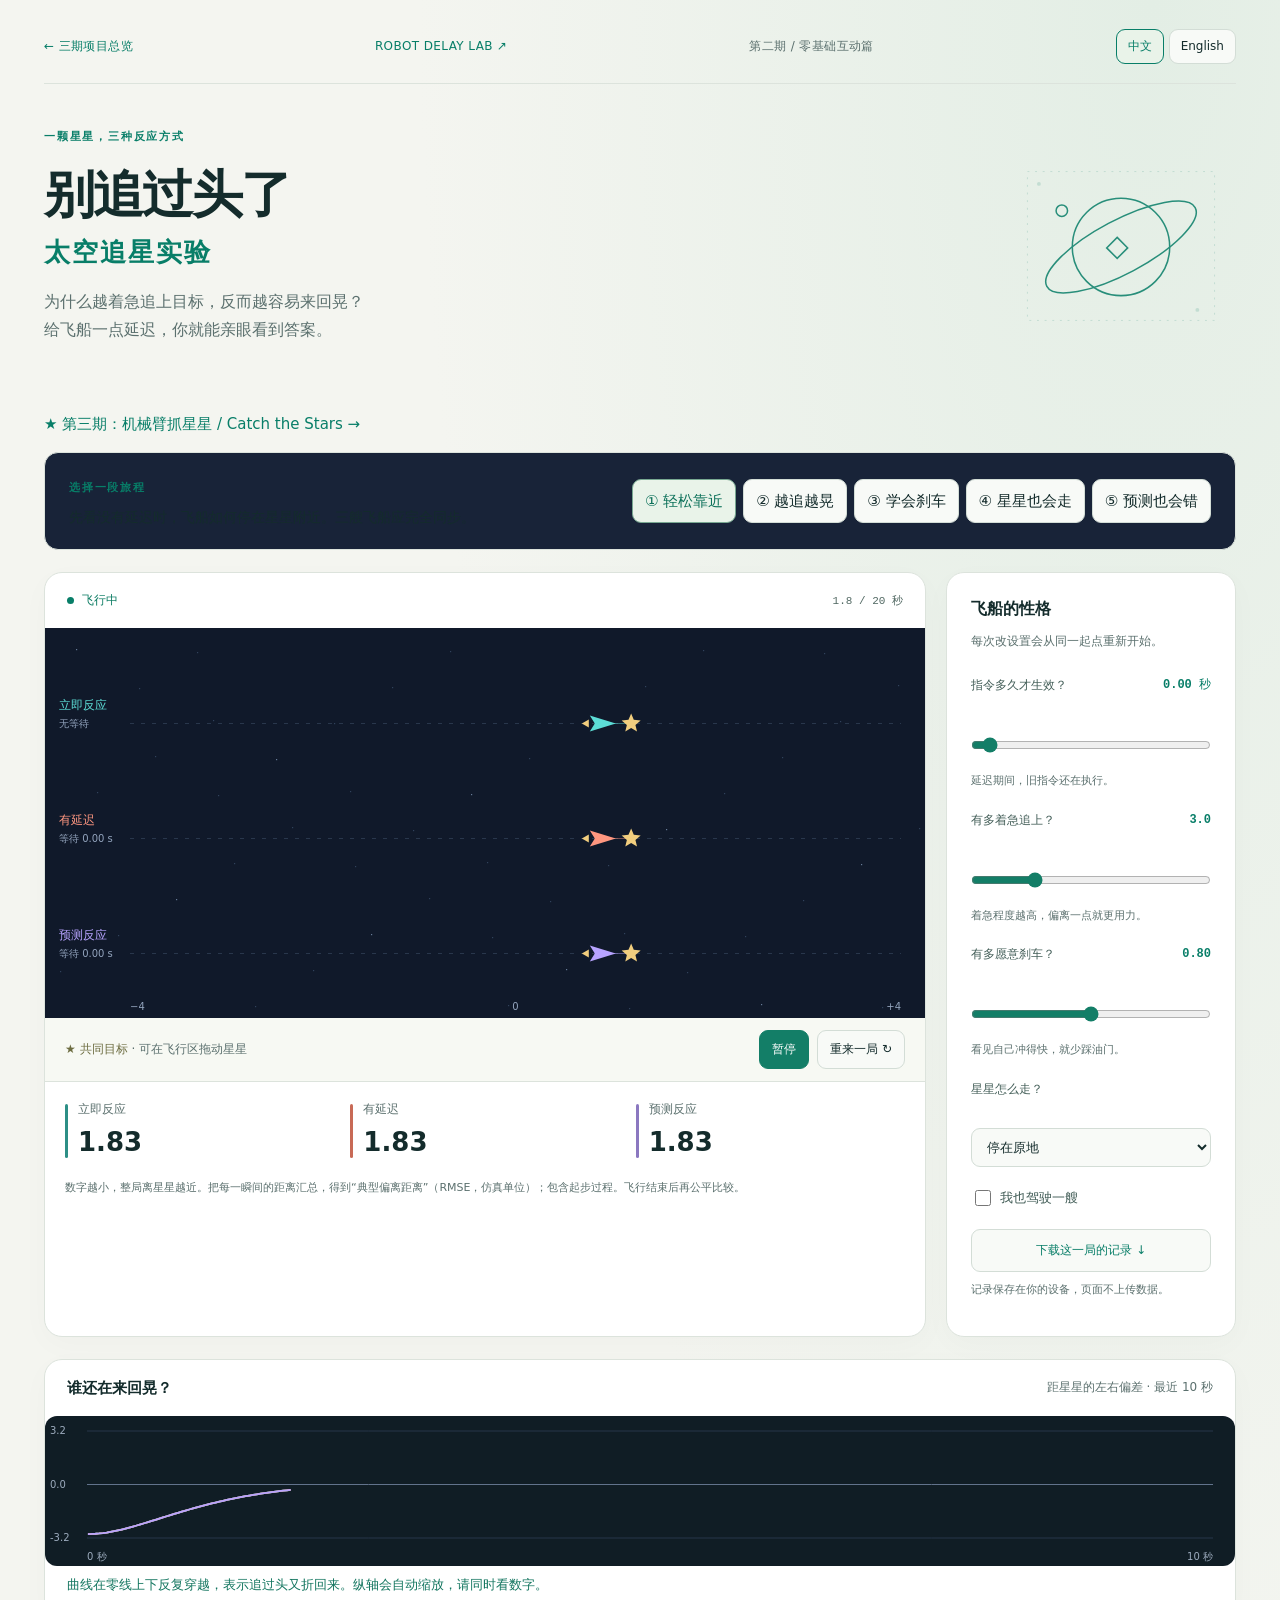
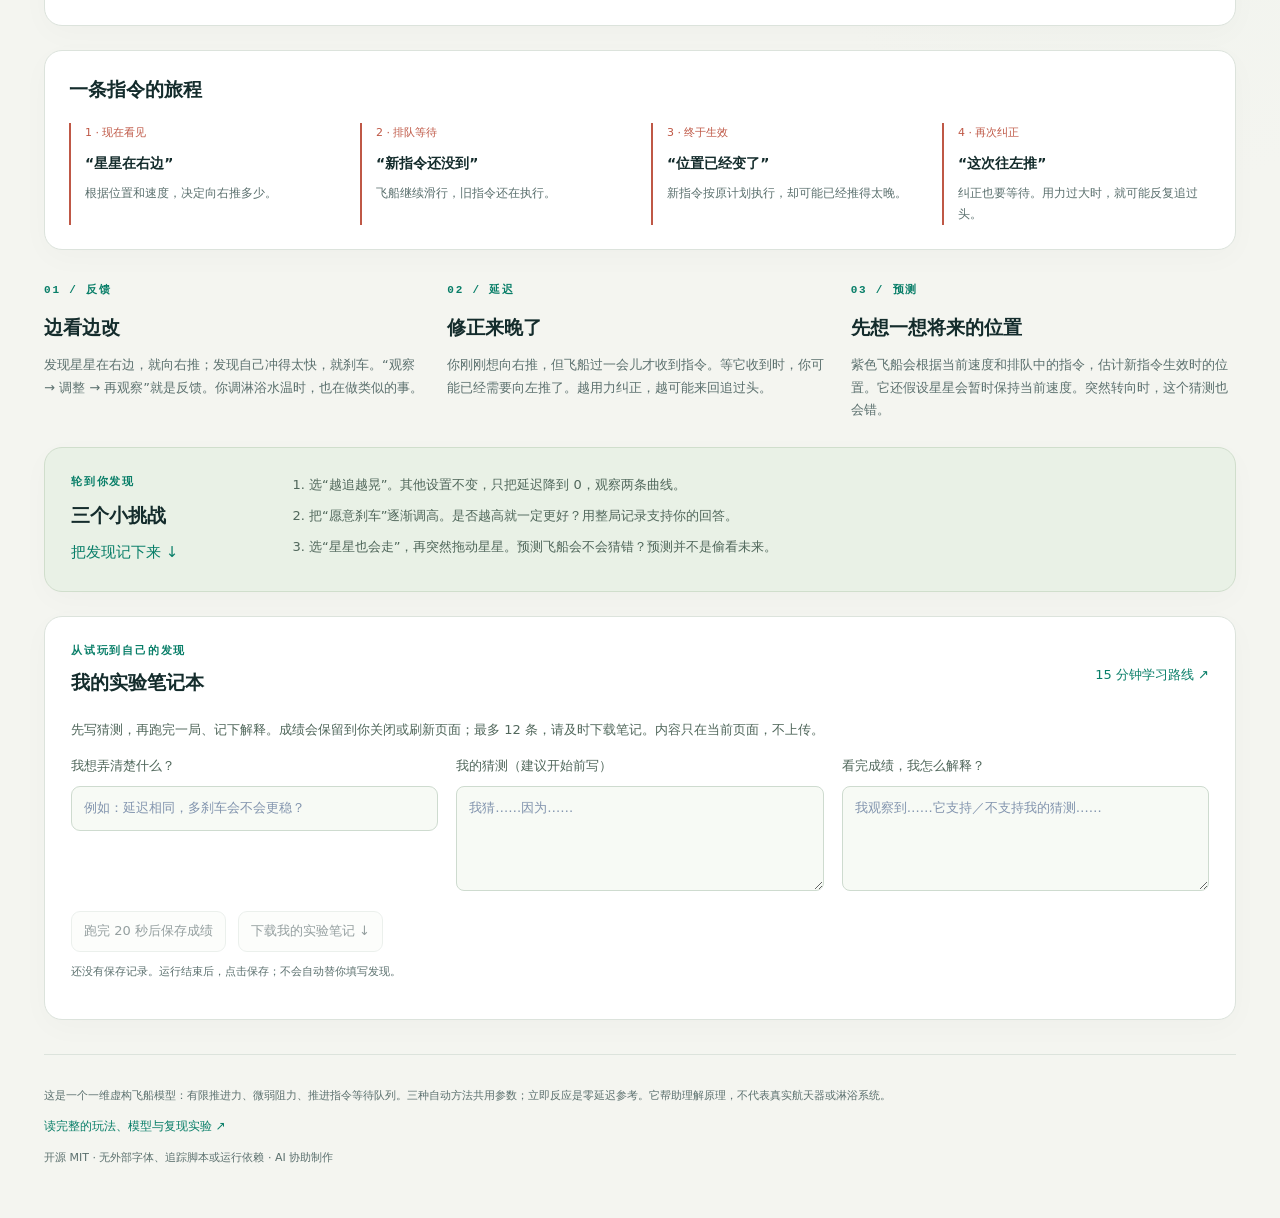
==== commit 7a8adcd8: "Upgrade the Control Studio portfolio and playground" ====
--- a/docs/index.html
+++ b/docs/index.html
@@ -8,15 +8,15 @@
   <meta property="og:description" content="Why can chasing harder make you wobble more? Play with command delay, braking and prediction in a bilingual browser lab.">
   <meta property="og:image" content="https://flessnerchernosky-ops.github.io/robot-delay-lab/media/social-preview.png">
   <meta name="twitter:card" content="summary_large_image">
-  <link rel="stylesheet" href="style.css">
+  <link rel="stylesheet" href="style.css"><link rel="stylesheet" href="studio.css">
   <script src="engine.js" defer></script><script src="notebook.js" defer></script><script src="i18n.js" defer></script><script src="app.js" defer></script>
 </head>
 <body>
 <main>
   <nav><a id="all-episodes" href="showcase.html">← 三期项目总览</a><a href="https://github.com/flessnerchernosky-ops/robot-delay-lab">ROBOT DELAY LAB ↗</a><span>第二期 / 零基础互动篇</span><div class="language-switch" aria-label="Language"><button data-language="zh" aria-pressed="true">中文</button><button data-language="en" aria-pressed="false">English</button></div></nav>
-  <header><div><p class="eyebrow">一颗星星，三种反应方式</p><h1>别追过头了<span>太空追星实验</span></h1>
+  <header class="studio-hero"><div><p class="eyebrow">一颗星星，三种反应方式</p><h1>别追过头了<span>太空追星实验</span></h1>
     <p class="intro">为什么越着急追上目标，反而越容易来回晃？<br>给飞船一点延迟，你就能亲眼看到答案。</p></div>
-    <div class="hero-note"><span>03 MIN</span><p>不用安装 · 不用公式<br>先玩，再理解</p></div></header>
+    <svg class="studio-art" viewBox="0 0 220 180" aria-hidden="true"><g fill="none" stroke="currentColor" stroke-width="1.6"><circle cx="110" cy="91" r="51"/><ellipse cx="110" cy="91" rx="88" ry="28" transform="rotate(-28 110 91)"/><circle cx="48" cy="53" r="6"/><path d="M106 81l11 11-11 11-11-11Z"/></g><g fill="currentColor" opacity=".18"><circle cx="190" cy="157" r="2"/><circle cx="24" cy="25" r="2"/><path d="M12 12h196v156H12Z" fill="none" stroke="currentColor" stroke-dasharray="2 6"/></g></svg></header>
   <p><a id="arm-link" href="arm/">★ 第三期：机械臂抓星星 / Catch the Stars →</a></p>
   <section class="mission" aria-label="实验场景"><div><span class="pill">选择一段旅程</span><p id="mission-copy">先看没有延迟时，飞船如何停在星星附近。</p></div>
     <div class="presets"><button data-preset="gentle" class="selected" aria-pressed="true">① 轻松靠近</button><button data-preset="chaos" aria-pressed="false">② 越追越晃</button><button data-preset="brake" aria-pressed="false">③ 学会刹车</button><button data-preset="wander" aria-pressed="false">④ 星星也会走</button><button data-preset="surprise" aria-pressed="false">⑤ 预测也会错</button></div></section>
--- a/docs/studio.css
+++ b/docs/studio.css
@@ -0,0 +1,11 @@
+/* Shared experiment studio: local assets, no external fonts or trackers. */
+:root{color-scheme:light;--bg:#f4f5f0;--panel:#fff;--line:#dce3dc;--border:#dce3dc;--text:#142c2c;--muted:#5b706e;--mint:#087e68;--cyan:#087e68;--gold:#9b6919;--coral:#bf5846;--violet:#6b59b7;--studio-accent:#087e68}
+html{scroll-behavior:smooth;scroll-padding-top:24px}body{background:radial-gradient(ellipse at 90% 0,#e3eee5 0,transparent 45%),var(--bg);color:var(--text);font:15px/1.75 system-ui,-apple-system,"Segoe UI","Microsoft YaHei",sans-serif;overflow-wrap:break-word}main{max-width:1360px;padding:28px 44px 40px;margin:auto}a{color:var(--studio-accent);text-underline-offset:5px}nav{min-height:56px;align-items:center;gap:16px;border-bottom:1px solid var(--line);padding-bottom:18px;letter-spacing:.4px}nav>div{display:flex;align-items:center;gap:14px;flex-wrap:wrap}.studio-brand{display:inline-flex;align-items:center;gap:12px;color:var(--text);font-size:11px;font-weight:750;letter-spacing:2px;text-decoration:none;white-space:nowrap}.studio-mark{width:30px;height:30px;display:block}.studio-brand small{font-size:9px;color:var(--muted);letter-spacing:1px}.eyebrow,.pill,.step,.number{color:var(--studio-accent);font:600 11px/1.5 ui-monospace,Consolas,monospace;letter-spacing:1.8px}.studio-hero{display:grid;grid-template-columns:minmax(0,1fr) 220px;align-items:center;gap:40px;padding:45px 0 34px}.studio-hero h1{max-width:900px;font-size:clamp(32px,4vw,58px);line-height:1.2;letter-spacing:-1.8px;margin:14px 0 20px;font-weight:750}.studio-hero p{max-width:780px;color:var(--muted);font-size:16px;margin-bottom:18px}.studio-hero .eyebrow{font-size:11px;color:var(--studio-accent)}.studio-art{width:210px;height:180px;color:var(--studio-accent);opacity:.85}.studio-tags{display:flex;flex-wrap:wrap;gap:7px}.studio-tags span,.tags span{border:1px solid #cbdcd0;background:#eef5ed;color:#41645a;padding:5px 10px;border-radius:5px;font-size:11px;letter-spacing:.4px}.studio-section{display:flex;align-items:center;justify-content:space-between;gap:16px;border-top:1px solid var(--line);padding:18px 0 12px;color:var(--muted);font:11px/1.5 ui-monospace,Consolas,monospace;letter-spacing:1.5px}.studio-section strong{color:var(--text);font-weight:600}.grid,.lab,.workspace{gap:20px;margin-top:0}.grid{grid-template-columns:minmax(0,1fr) 300px}.panel,.flight-panel,.controls,.chart-panel,.experiment,aside,.results,.scenarios,.challenge,.notebook,.delay-story,.card{border-color:var(--line);background:var(--panel);border-radius:18px;box-shadow:0 8px 30px #173b2e06}.panel{padding:23px}.controls,aside{padding:24px}.controls>h2,aside>h2{font-size:16px}.controls label,aside label{font-size:12px;font-weight:550;color:#435e58}.controls label{margin-bottom:19px}.controls p,.controls>p,.hint,.small,.metric-note{color:var(--muted)}button,select,input:not([type=range]):not([type=checkbox]),textarea{border:1px solid #d3ddd6;border-radius:9px;background:#f8faf7;color:var(--text);font:inherit;box-shadow:none}button{transition:background .15s,border-color .15s,transform .15s;min-height:38px}button:hover:not(:disabled){background:#edf4ec;border-color:#92b3a2}button:active:not(:disabled){transform:translateY(1px)}button:disabled{opacity:.45;cursor:default}button:focus-visible,input:focus-visible,select:focus-visible,textarea:focus-visible,a:focus-visible,summary:focus-visible{outline:3px solid #269577;outline-offset:4px}.primary,button.primary,#pause,#play{background:#137e67;color:#fff;border-color:#137e67;border-radius:9px}.primary:hover,#pause:hover,#play:hover{background:#0b6654;color:#fff}button[aria-pressed=true],button.selected{background:#e9f3e9;border-color:#78a891;color:#0b7059}.language-switch button,.languages button,#lang{font-size:12px;padding:6px 11px;min-height:34px}.controls select,.controls input{background:#f8faf7;padding:10px 11px}input[type=range]{accent-color:#137e67}output{color:#087e68;font-family:ui-monospace,Consolas,monospace}.status,#run-state{color:#0c7c63}.legend{font-size:11px;letter-spacing:.3px;gap:12px;align-items:center}.orange{color:#8c5b12}.mint{color:#087e68}.time,#timer{color:#526963;font:11px ui-monospace,Consolas,monospace}.metrics{gap:12px}.metric{background:#f5f7f0;border:1px solid #dde5d8;border-top:3px solid #c29648;border-left:1px solid #dde5d8;border-radius:10px;padding:14px}.metric:nth-child(2){border-left-color:#dde5d8;border-top-color:#248970}.metric>span{font-size:11px;color:#566c65}.metric strong{font-size:30px;letter-spacing:-1px;font-weight:600;font-variant-numeric:tabular-nums}.metric small{color:#5d726b;font-size:11px}.camera{background:#f3f6f1;padding:12px;border-radius:10px}.camera p{color:var(--muted);font-size:11px}.camera canvas{flex-shrink:0;width:144px}.lessons,.explain,.stories{gap:18px;padding:25px 0}.lessons .panel{box-shadow:none;background:transparent;border:0;border-top:1px solid var(--line);border-radius:0;padding:20px 4px}.lessons h2{font-size:17px}.lessons p,.explain p,.stories p{font-size:13px;color:var(--muted)}.notes{background:#eef2e8;box-shadow:none}.notes h2{font-size:16px}.notes p{font-size:12px;color:#50655b}.flight-footer{background:#f7f9f3;color:#6d6d41}.scorecards strong{color:var(--text);font-weight:600}.cyan{background:#2d8f86}.coral{background:#c86a56}.violet{background:#8b78c0}.panel-heading{color:var(--muted)}.challenge{background:#e9f1e6;border-color:#d0decc}.challenge ol,.notebook-intro,.note-fields label{color:#50675b}.notebook .note-fields input,.notebook .note-fields textarea{background:#f7faf5;color:var(--text);border-color:#cedbcf}.notebook h2{color:var(--text)}.house{background:#102b26;border-radius:13px;border-color:#38564b;color:#f4f8eb}.house h3{color:var(--color)}.house p{color:#b6c9b8}.house svg{width:72px}.temp{font-size:34px;font-weight:550}.weather span{color:#476250;background:#f0f5e9;border:1px solid #d3dfcb}.heat-meter{background:#304b3c}.scenarios{box-shadow:none;padding:20px 23px}.chart-panel #chart{background:#101d25;border-radius:12px}.chart-panel{padding-bottom:20px}.chart-panel canvas{background:#101d25}.results table{font-size:12px}td,th{border-color:var(--line)}.run-buttons{padding-bottom:8px}.hero-note{border-color:var(--studio-accent)}.hero-note p{color:var(--muted)}.notebook-state,#observation{color:#147660}.download{color:#087e68}.studio-footer{display:flex;justify-content:space-between;gap:16px;padding-top:24px;border-top:1px solid var(--line);font-size:11px;color:var(--muted)}footer{color:var(--muted);border-color:var(--line)}.studio-related{padding:24px 0}.studio-related h2{font-size:25px}.related-grid{display:grid;grid-template-columns:repeat(3,minmax(0,1fr));gap:18px;margin-top:20px}.related-card{display:flex;flex-direction:column;border:1px solid var(--line);background:#fff;border-radius:16px;padding:22px;text-decoration:none;color:var(--text);transition:transform .18s,border-color .18s;min-width:0}.related-card:hover{transform:translateY(-3px);border-color:#80a68e;text-decoration:none}.related-card span{font:10px ui-monospace,Consolas,monospace;letter-spacing:1px;color:var(--studio-accent)}.related-card strong{font-size:21px;margin:12px 0}.related-card p{font-size:13px;color:var(--muted)}.related-card b{margin-top:auto;font-size:12px;color:var(--studio-accent)}.card .primary{margin-bottom:14px}.card h2{font-size:25px}.card .question{color:#0b755e}.card .description{color:var(--muted)}.card img{background:#112129}.card .body{padding:24px}.how{border-color:var(--line);gap:24px}.how h3{font-size:15px}.how p{color:var(--muted)}.studio-progress{height:3px;background:#dfebde;margin:12px 22px 0;overflow:hidden;border-radius:5px}.studio-progress div{height:100%;background:#21836a;transition:width .12s linear}.run-heading strong{display:flex;align-items:center;gap:8px}.run-heading strong:before{content:'';width:6px;height:6px;border-radius:50%;background:#1c8c6d}#export{font-size:12px}#results tr td:first-child{font-weight:600}.greenhouse-hero h1{max-width:700px}.studio-hero .subtitle{font:11px ui-monospace,Consolas,monospace;letter-spacing:2px;color:#738679}.chart-panel h2{color:var(--text)}
+@media(min-width:1050px){.controls, .workspace>aside{align-self:start;position:sticky;top:24px}}
+@media(max-width:1000px){main{padding:22px}.studio-hero{gap:20px;grid-template-columns:minmax(0,1fr) 160px}.studio-art{width:160px}.related-grid{grid-template-columns:1fr}.grid{grid-template-columns:minmax(0,1fr) 270px}}
+@media(max-width:800px){main{padding:18px}.studio-hero{grid-template-columns:1fr;padding:30px 0 25px}.studio-art{display:none}.studio-hero h1{font-size:36px;letter-spacing:-1px}.studio-hero p{font-size:14px}.grid,.lab,.workspace{grid-template-columns:1fr}.panel,.controls,aside{padding:18px}.studio-section{font-size:10px}.studio-footer{flex-wrap:wrap}.studio-brand small{display:none}.metrics{grid-template-columns:1fr 1fr}.metric strong{font-size:25px}.camera{flex-wrap:wrap}.camera canvas{width:120px}.legend{gap:9px;font-size:10px}.lessons{grid-template-columns:1fr;padding:16px 0}.tags{gap:7px}nav{flex-wrap:wrap;font-size:11px}.house-scene{display:flex}.houses{grid-template-columns:1fr 1fr}.temp{font-size:29px}.house svg{width:52px}.studio-related{padding:18px 0}.studio-progress{margin-left:15px;margin-right:15px}.hero-note{display:none}.studio-tags span{font-size:10px}.cards{grid-template-columns:1fr}.card{display:flex}.card img{aspect-ratio:16/9;height:auto;object-fit:cover}}
+@media(prefers-reduced-motion:reduce){html{scroll-behavior:auto}*,*:before,*:after{transition:none!important}}
+
+.studio-hero .hero-note{display:none}
+
+header.studio-hero{max-width:none;width:100%}.studio-hero h1{text-wrap:balance}
